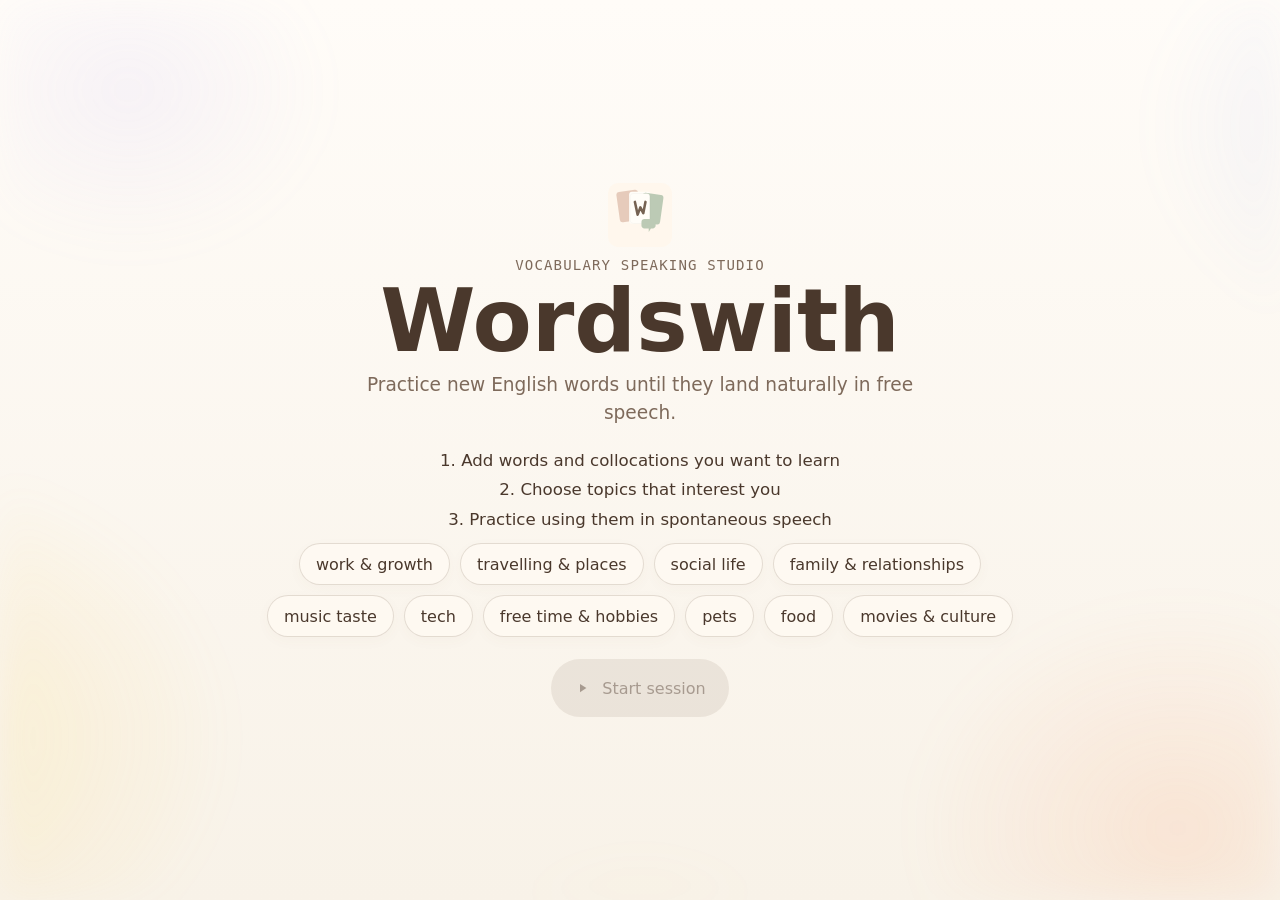
==== index.html @ 4c7915cc "Initial commit" ====
<!DOCTYPE html>
<html lang="en">
<head>
  <meta charset="UTF-8">
  <meta name="viewport" content="width=device-width, initial-scale=1.0">
  <title>Wordswith</title>
  <link rel="stylesheet" href="styles.css">
</head>
<body>
  <main class="app-shell">
    <div class="frame">
      <section class="view landing-view is-active" id="landing-view" aria-labelledby="app-title">
        <div class="brand-block">
          <img class="brand-mark" src="assets/wordswith-mark.svg" alt="Wordswith logo">
          <p class="eyebrow">Vocabulary speaking studio</p>
          <h1 id="app-title">Wordswith</h1>
          <p class="lead">
            Practice new English words until they land naturally in free speech.
          </p>
        </div>

        <section class="topic-picker" aria-labelledby="topic-picker-title">
          <h2 class="visually-hidden" id="topic-picker-title">How it works</h2>
          <ol class="practice-steps">
            <li>Add words and collocations you want to learn</li>
            <li>Choose topics that interest you</li>
            <li>Practice using them in spontaneous speech</li>
          </ol>

          <div class="topic-list">
            <button class="topic-chip" type="button" data-topic="work &amp; growth" aria-pressed="false">
              <span class="topic-check" aria-hidden="true">&#10003;</span>
              <span>work &amp; growth</span>
            </button>
            <button class="topic-chip" type="button" data-topic="travelling &amp; places" aria-pressed="false">
              <span class="topic-check" aria-hidden="true">&#10003;</span>
              <span>travelling &amp; places</span>
            </button>
            <button class="topic-chip" type="button" data-topic="social life" aria-pressed="false">
              <span class="topic-check" aria-hidden="true">&#10003;</span>
              <span>social life</span>
            </button>
            <button class="topic-chip" type="button" data-topic="family &amp; relationships" aria-pressed="false">
              <span class="topic-check" aria-hidden="true">&#10003;</span>
              <span>family &amp; relationships</span>
            </button>
            <button class="topic-chip" type="button" data-topic="music taste" aria-pressed="false">
              <span class="topic-check" aria-hidden="true">&#10003;</span>
              <span>music taste</span>
            </button>
            <button class="topic-chip" type="button" data-topic="tech" aria-pressed="false">
              <span class="topic-check" aria-hidden="true">&#10003;</span>
              <span>tech</span>
            </button>
            <button class="topic-chip" type="button" data-topic="free time &amp; hobbies" aria-pressed="false">
              <span class="topic-check" aria-hidden="true">&#10003;</span>
              <span>free time &amp; hobbies</span>
            </button>
            <button class="topic-chip" type="button" data-topic="pets" aria-pressed="false">
              <span class="topic-check" aria-hidden="true">&#10003;</span>
              <span>pets</span>
            </button>
            <button class="topic-chip" type="button" data-topic="food" aria-pressed="false">
              <span class="topic-check" aria-hidden="true">&#10003;</span>
              <span>food</span>
            </button>
            <button class="topic-chip" type="button" data-topic="movies &amp; culture" aria-pressed="false">
              <span class="topic-check" aria-hidden="true">&#10003;</span>
              <span>movies &amp; culture</span>
            </button>
          </div>
        </section>

        <button class="action-button primary" id="start-button" type="button" disabled>
          <span class="button-icon" aria-hidden="true">
            <svg class="icon-fill" viewBox="0 0 24 24" focusable="false">
              <path d="M8 6.5v11l8.5-5.5L8 6.5Z"></path>
            </svg>
          </span>
          <span id="start-button-label">Start session</span>
        </button>
        <p class="session-error" id="session-error" role="alert" hidden></p>
      </section>

      <section class="view training-view" id="training-view" aria-labelledby="question-display">
        <div class="session-meta">
          <span class="meta-chip">
            <span class="meta-label">Practiced</span>
            <strong id="practiced-count">0</strong>
          </span>
          <span class="meta-chip">
            <span class="meta-label">Skipped</span>
            <strong id="skipped-count">0</strong>
          </span>
        </div>

        <div class="word-stage">
          <div class="stage-shell">
            <span class="stage-blob stage-blob-orange"></span>
            <span class="stage-blob stage-blob-yellow"></span>
            <span class="stage-blob stage-blob-blue"></span>
            <div class="stage-ribbon">
              <span class="ribbon-dot"></span>
              <span>Answer freely — there is no perfect response</span>
            </div>
            <p class="word-hint">Use the target word in your answer</p>
            <div class="question-context">
              <span class="question-context-item">
                <span class="meta-label">Word</span>
                <strong id="question-word"></strong>
              </span>
              <span class="question-context-item">
                <span class="meta-label">Topic</span>
                <strong id="question-topic"></strong>
              </span>
            </div>
            <div class="question-display" id="question-display" aria-live="polite"></div>
          </div>
        </div>

        <div class="control-row">
          <button class="action-button primary" id="next-button" type="button">
            <span class="button-icon" aria-hidden="true">
              <svg viewBox="0 0 24 24" focusable="false">
                <path d="M4 12h11"></path>
                <path d="m11 5 7 7-7 7"></path>
              </svg>
            </span>
            <span>Next</span>
          </button>

          <button class="action-button ghost" id="skip-button" type="button">
            <span class="button-icon" aria-hidden="true">
              <svg viewBox="0 0 24 24" focusable="false">
                <path d="M5 5v14"></path>
                <path d="m9 12 9-7v14l-9-7Z"></path>
              </svg>
            </span>
            <span>Skip</span>
          </button>

          <button class="action-button subtle" id="stop-button" type="button">
            <span class="button-icon" aria-hidden="true">
              <svg viewBox="0 0 24 24" focusable="false">
                <rect x="7" y="7" width="10" height="10" rx="1.5"></rect>
              </svg>
            </span>
            <span>Stop</span>
          </button>
        </div>
      </section>
    </div>
  </main>

  <div class="modal-backdrop" id="summary-backdrop" hidden>
    <section class="summary-modal" role="dialog" aria-modal="true" aria-labelledby="summary-title">
      <div class="summary-header">
        <p class="eyebrow">Session summary</p>
        <h2 id="summary-title">What you used today</h2>
        <p class="summary-note" id="summary-note"></p>
      </div>

      <div class="summary-stats">
        <span><strong id="summary-practiced-count">0</strong> practiced</span>
        <span><strong id="summary-skipped-count">0</strong> skipped</span>
      </div>

      <div class="summary-groups">
        <section class="summary-group">
          <h3>Practiced</h3>
          <div class="word-list" id="practiced-list"></div>
        </section>

        <section class="summary-group">
          <h3>Skipped</h3>
          <div class="word-list" id="skipped-list"></div>
        </section>
      </div>

      <div class="modal-actions">
        <button class="action-button primary" id="restart-button" type="button">
          <span class="button-icon" aria-hidden="true">
            <svg viewBox="0 0 24 24" focusable="false">
              <path d="M4 12a8 8 0 1 0 2.34-5.66"></path>
              <path d="M4 4v6h6"></path>
            </svg>
          </span>
          <span>Train again</span>
        </button>

        <button class="action-button subtle" id="close-summary-button" type="button">
          <span>Back to start</span>
        </button>
      </div>
    </section>
  </div>

  <script src="script.js"></script>
</body>
</html>
---- styles.css ----
:root {
  color-scheme: light;
  --bg: #f8f2e8;
  --paper: #fffaf2;
  --paper-strong: rgba(255, 251, 244, 0.94);
  --ink: #4a382c;
  --ink-soft: #7e6a5b;
  --line: rgba(107, 82, 62, 0.12);
  --orange: rgba(255, 140, 82, 0.78);
  --yellow: rgba(255, 208, 64, 0.74);
  --blue: rgba(87, 130, 244, 0.74);
  --lavender: rgba(179, 166, 255, 0.56);
  --glow-shadow: 0 28px 72px rgba(132, 100, 74, 0.12);
  --panel-shadow: 0 16px 40px rgba(132, 100, 74, 0.08);
  --radius-xl: 34px;
  --radius-lg: 24px;
  --radius-md: 18px;
  --transition: 220ms ease;
  --button-height: 58px;
}

* {
  box-sizing: border-box;
}

html,
body {
  margin: 0;
  min-height: 100%;
}

body {
  overflow-x: hidden;
  font-family: "Segoe UI", Inter, system-ui, -apple-system, BlinkMacSystemFont, sans-serif;
  color: var(--ink);
  background: linear-gradient(180deg, #fffcf8 0%, var(--bg) 100%);
}

button,
input,
textarea,
select {
  font: inherit;
}

button {
  cursor: pointer;
}

h1,
h2,
h3,
p {
  margin: 0;
}

.app-shell {
  position: relative;
  isolation: isolate;
  min-height: 100vh;
  display: grid;
  place-items: center;
  padding: 28px 20px;
}

.app-shell::before {
  content: "";
  position: fixed;
  inset: 0;
  z-index: 0;
  pointer-events: none;
  background:
    radial-gradient(34rem 28rem at -8% 82%, rgba(255, 208, 64, 0.18), transparent 62%),
    radial-gradient(30rem 24rem at 112% 14%, rgba(125, 156, 255, 0.14), transparent 60%),
    radial-gradient(28rem 24rem at 92% 92%, rgba(255, 149, 94, 0.15), transparent 60%),
    radial-gradient(22rem 18rem at 10% 10%, rgba(179, 166, 255, 0.10), transparent 58%),
    radial-gradient(18rem 16rem at 50% 112%, rgba(255, 214, 119, 0.09), transparent 62%);
  filter: blur(18px);
}

.app-shell > * {
  position: relative;
  z-index: 1;
}

.frame {
  position: relative;
  width: min(100%, 1020px);
  min-height: min(760px, calc(100vh - 56px));
}

.view {
  position: absolute;
  inset: 0;
  display: grid;
  justify-items: center;
  gap: 22px;
  opacity: 0;
  transform: translateY(18px);
  pointer-events: none;
  transition:
    opacity 320ms ease,
    transform 320ms ease;
}

.view.is-active {
  opacity: 1;
  transform: translateY(0);
  pointer-events: auto;
}

.landing-view {
  align-content: center;
}

.brand-block {
  width: min(100%, 720px);
  display: grid;
  justify-items: center;
  gap: 10px;
  text-align: center;
}

.brand-mark {
  width: 64px;
  height: 64px;
  display: block;
  opacity: 0.95;
}

.eyebrow,
.deck-kicker,
.word-hint,
.summary-group h3 {
  font-family: ui-monospace, SFMono-Regular, Menlo, Consolas, monospace;
  letter-spacing: 0.08em;
}

.eyebrow {
  color: var(--ink-soft);
  font-size: 0.88rem;
  text-transform: uppercase;
}

h1 {
  font-size: clamp(3.4rem, 7.2vw, 5.4rem);
  line-height: 0.9;
  font-weight: 700;
}

.lead {
  max-width: 36rem;
  color: var(--ink-soft);
  font-size: clamp(0.98rem, 2.1vw, 1.16rem);
  line-height: 1.52;
}

.deck-status {
  width: 100%;
  display: grid;
  gap: 10px;
  justify-items: center;
}

.topic-picker {
  width: min(100%, 760px);
  display: grid;
  gap: 12px;
}

.practice-steps {
  margin: 0;
  padding: 0;
  display: grid;
  justify-items: center;
  gap: 6px;
  color: var(--ink);
  font-size: clamp(0.94rem, 1.8vw, 1.04rem);
  line-height: 1.4;
  list-style-position: inside;
  text-align: center;
}

.topic-hint {
  color: var(--ink-soft);
  font-size: 0.9rem;
  text-align: center;
}

.topic-list {
  display: flex;
  justify-content: center;
  flex-wrap: wrap;
  gap: 10px;
}

.topic-chip {
  min-height: 42px;
  padding: 8px 16px;
  display: inline-flex;
  align-items: center;
  gap: 0;
  border: 1px solid rgba(107, 82, 62, 0.18);
  border-radius: 999px;
  color: var(--ink);
  background: rgba(255, 251, 244, 0.68);
  box-shadow: 0 4px 14px rgba(132, 100, 74, 0.03);
  transition:
    gap var(--transition),
    transform var(--transition),
    border-color var(--transition),
    background-color var(--transition),
    color var(--transition),
    box-shadow var(--transition),
    opacity var(--transition);
}

.topic-chip:hover:not(:disabled) {
  transform: translateY(-1px);
  border-color: rgba(92, 122, 228, 0.45);
  background: rgba(255, 253, 249, 0.9);
}

.topic-chip[aria-pressed="true"] {
  gap: 8px;
  border-color: rgba(92, 122, 228, 0.72);
  color: #38406c;
  background:
    linear-gradient(135deg, rgba(179, 166, 255, 0.23), rgba(125, 156, 255, 0.16)),
    rgba(255, 251, 244, 0.9);
  box-shadow: 0 8px 20px rgba(92, 122, 228, 0.1);
}

.topic-chip:disabled {
  cursor: not-allowed;
  opacity: 0.44;
}

.topic-chip:focus-visible {
  outline: 2px solid rgba(92, 122, 228, 0.72);
  outline-offset: 3px;
}

.topic-check {
  width: 0;
  overflow: hidden;
  color: #5c7ae4;
  font-size: 1rem;
  font-weight: 700;
  opacity: 0;
  transform: scale(0.6);
  transition:
    width var(--transition),
    opacity var(--transition),
    transform var(--transition);
}

.visually-hidden {
  position: absolute;
  width: 1px;
  height: 1px;
  padding: 0;
  margin: -1px;
  overflow: hidden;
  clip: rect(0, 0, 0, 0);
  white-space: nowrap;
  border: 0;
}

.topic-chip[aria-pressed="true"] .topic-check {
  width: 14px;
  opacity: 1;
  transform: scale(1);
}

.preview-stack {
  display: none;
}

.context-blob,
.stage-blob {
  position: absolute;
  display: block;
  filter: blur(34px);
  transform-origin: center;
  pointer-events: none;
}

.context-blob {
  opacity: 0.8;
}

.blob-orange {
  top: 64%;
  left: 86%;
  width: 340px;
  height: 300px;
  background: var(--orange);
  border-radius: 45% 55% 50% 50% / 42% 48% 52% 58%;
  transform: translateX(-50%) rotate(-14deg);
}

.blob-yellow {
  top: 70%;
  left: -12%;
  width: 320px;
  height: 280px;
  background: var(--yellow);
  border-radius: 48% 52% 46% 54% / 48% 40% 60% 52%;
  transform: rotate(-18deg);
}

.blob-gold {
  top: 88%;
  left: 62%;
  width: 240px;
  height: 210px;
  background: rgba(255, 202, 54, 0.68);
  border-radius: 52% 48% 55% 45% / 55% 42% 58% 45%;
  transform: rotate(12deg);
}

.blob-blue {
  right: -12%;
  bottom: 24%;
  width: 310px;
  height: 290px;
  background: var(--blue);
  border-radius: 50% 50% 44% 56% / 56% 40% 60% 44%;
  transform: rotate(14deg);
}

.blob-lavender {
  left: -4%;
  bottom: 56%;
  width: 210px;
  height: 190px;
  background: var(--lavender);
  border-radius: 50% 50% 58% 42% / 46% 54% 46% 54%;
}

.deck-copy {
  width: min(100%, 420px);
  display: grid;
  gap: 8px;
  justify-self: center;
  text-align: center;
}

.deck-kicker {
  color: var(--ink-soft);
  font-size: 0.84rem;
  text-transform: uppercase;
}

.deck-copy strong {
  font-size: 1.34rem;
  line-height: 1.08;
}

.deck-copy span:last-child {
  color: var(--ink-soft);
  line-height: 1.46;
  font-size: 0.96rem;
}

.training-view {
  align-content: space-between;
  padding-block: 6px 2px;
}

.session-meta {
  width: 100%;
  display: flex;
  justify-content: center;
  gap: 10px;
  flex-wrap: wrap;
}

.meta-chip {
  min-width: 128px;
  min-height: 58px;
  padding: 10px 16px;
  display: inline-grid;
  gap: 4px;
  justify-items: center;
  border: 1px solid rgba(107, 82, 62, 0.08);
  border-radius: 999px;
  background: rgba(255, 251, 244, 0.7);
  backdrop-filter: blur(8px);
}

.meta-label {
  font-size: 0.8rem;
  color: var(--ink-soft);
}

.word-stage {
  width: 100%;
  display: grid;
  place-items: center;
}

.stage-shell {
  position: relative;
  width: min(100%, 820px);
  min-height: 470px;
  display: grid;
  align-content: center;
  justify-items: center;
  gap: 16px;
  padding: 48px 48px 56px;
  border-radius: 32px;
  background: linear-gradient(180deg, rgba(255, 252, 246, 0.66), rgba(255, 248, 238, 0.54));
  overflow: hidden;
  text-align: center;
}

.stage-shell::before {
  content: "";
  position: absolute;
  inset: 0;
  background: linear-gradient(180deg, rgba(255, 255, 255, 0.22), transparent 24%);
  pointer-events: none;
}

.stage-blob {
  opacity: 0.88;
}

.stage-blob-orange {
  top: 18px;
  left: 18%;
  width: 220px;
  height: 186px;
  background: var(--orange);
  border-radius: 48% 52% 58% 42% / 42% 46% 54% 58%;
  transform: rotate(-12deg);
}

.stage-blob-yellow {
  top: 132px;
  left: 34%;
  width: 180px;
  height: 150px;
  background: var(--yellow);
  border-radius: 52% 48% 48% 52% / 58% 42% 58% 42%;
  transform: rotate(18deg);
}

.stage-blob-blue {
  right: 10%;
  bottom: 40px;
  width: 260px;
  height: 220px;
  background: var(--blue);
  border-radius: 48% 52% 44% 56% / 56% 40% 60% 44%;
  transform: rotate(-16deg);
}

.stage-ribbon {
  position: relative;
  z-index: 1;
  display: inline-flex;
  align-items: center;
  gap: 8px;
  min-height: 34px;
  padding: 0 14px;
  border: 1px solid rgba(107, 82, 62, 0.08);
  border-radius: 999px;
  background: rgba(255, 253, 248, 0.62);
  backdrop-filter: blur(10px);
  color: var(--ink-soft);
  font-size: 0.88rem;
}

.ribbon-dot {
  width: 9px;
  height: 9px;
  border-radius: 50%;
  background: linear-gradient(180deg, rgba(255, 176, 113, 0.95), rgba(110, 144, 255, 0.9));
}

.word-hint {
  position: relative;
  z-index: 1;
  color: rgba(74, 56, 44, 0.82);
  font-size: 0.86rem;
  text-transform: uppercase;
}

.question-context {
  position: relative;
  z-index: 1;
  display: flex;
  justify-content: center;
  gap: 8px;
  flex-wrap: wrap;
}

.question-context-item {
  min-height: 42px;
  padding: 7px 14px;
  display: inline-grid;
  gap: 2px;
  justify-items: center;
  border: 1px solid rgba(107, 82, 62, 0.08);
  border-radius: 999px;
  background: rgba(255, 253, 248, 0.62);
  backdrop-filter: blur(10px);
}

.question-context-item strong {
  font-size: 0.92rem;
}

.question-display {
  position: relative;
  z-index: 1;
  min-height: 180px;
  max-width: 25ch;
  display: grid;
  place-items: center;
  color: var(--ink);
  font-size: clamp(1.85rem, 4.6vw, 3.8rem);
  line-height: 1.08;
  font-weight: 650;
  text-wrap: balance;
  opacity: 0;
  transform: translateY(18px) scale(0.985);
  transition:
    opacity 260ms ease,
    transform 260ms ease;
}

.question-display.is-visible {
  opacity: 1;
  transform: translateY(0) scale(1);
}

.control-row {
  width: 100%;
  display: flex;
  justify-content: center;
  gap: 12px;
  flex-wrap: wrap;
}

.action-button {
  min-width: 156px;
  min-height: var(--button-height);
  padding: 0 22px;
  display: inline-flex;
  align-items: center;
  justify-content: center;
  gap: 10px;
  border-radius: 999px;
  border: 1px solid transparent;
  transition:
    transform var(--transition),
    border-color var(--transition),
    background-color var(--transition),
    color var(--transition),
    box-shadow var(--transition);
}

.action-button:hover {
  transform: translateY(-1px);
}

.action-button:active {
  transform: translateY(0);
}

.action-button.primary {
  background: rgba(74, 56, 44, 0.98);
  color: #fffaf2;
  box-shadow: 0 14px 24px rgba(74, 56, 44, 0.14);
}

.action-button.primary:hover {
  background: #5a4433;
}

.action-button:disabled {
  cursor: not-allowed;
  transform: none;
}

.action-button.primary:disabled {
  color: rgba(74, 56, 44, 0.42);
  background: rgba(107, 82, 62, 0.1);
  box-shadow: none;
}

.action-button.primary:disabled:hover {
  background: rgba(107, 82, 62, 0.1);
}

.action-button[aria-busy="true"] .button-icon {
  animation: loading-pulse 800ms ease-in-out infinite alternate;
}

.session-error {
  max-width: 34rem;
  color: #a34735;
  font-size: 0.9rem;
  line-height: 1.4;
  text-align: center;
}

@keyframes loading-pulse {
  to {
    opacity: 0.35;
    transform: scale(0.82);
  }
}

.action-button.ghost,
.action-button.subtle {
  border-color: rgba(107, 82, 62, 0.1);
  background: rgba(255, 251, 244, 0.72);
  color: var(--ink);
  backdrop-filter: blur(10px);
}

.action-button.ghost:hover,
.action-button.subtle:hover {
  border-color: rgba(107, 82, 62, 0.16);
  background: rgba(255, 251, 244, 0.86);
}

.action-button:focus-visible {
  outline: 2px solid rgba(92, 122, 228, 0.72);
  outline-offset: 3px;
}

.button-icon {
  width: 18px;
  height: 18px;
  display: inline-grid;
  place-items: center;
  flex: 0 0 auto;
}

.button-icon svg {
  width: 18px;
  height: 18px;
  fill: none;
  stroke: currentColor;
  stroke-width: 1.8;
  stroke-linecap: round;
  stroke-linejoin: round;
}

.button-icon svg.icon-fill {
  fill: currentColor;
  stroke: none;
}

.modal-backdrop {
  position: fixed;
  inset: 0;
  display: grid;
  place-items: center;
  padding: 20px;
  background: rgba(102, 85, 69, 0.16);
  backdrop-filter: blur(18px);
}

.summary-modal {
  width: min(100%, 720px);
  padding: 30px;
  display: grid;
  gap: 20px;
  border: 1px solid rgba(107, 82, 62, 0.08);
  border-radius: 28px;
  background:
    radial-gradient(circle at 24% 20%, rgba(255, 194, 125, 0.07), transparent 22%),
    radial-gradient(circle at 82% 76%, rgba(125, 156, 255, 0.06), transparent 24%),
    rgba(255, 251, 244, 0.86);
}

.summary-header {
  display: grid;
  gap: 10px;
}

.summary-header h2 {
  font-size: clamp(2rem, 4.4vw, 3.4rem);
  line-height: 0.98;
}

.summary-note,
.summary-stats {
  color: var(--ink-soft);
}

.summary-stats {
  display: flex;
  gap: 18px;
  flex-wrap: wrap;
}

.summary-groups {
  display: grid;
  gap: 22px;
}

.summary-group {
  display: grid;
  gap: 12px;
}

.summary-group h3 {
  font-size: 0.86rem;
  color: var(--ink-soft);
  text-transform: uppercase;
}

.word-list {
  display: flex;
  flex-wrap: wrap;
  gap: 10px;
}

.word-pill {
  min-height: 40px;
  padding: 8px 14px;
  display: inline-flex;
  align-items: center;
  border: 1px solid rgba(107, 82, 62, 0.08);
  border-radius: 999px;
  color: var(--ink);
  background: rgba(255, 251, 244, 0.74);
}

#practiced-list .word-pill {
  background: rgba(255, 208, 64, 0.18);
}

#skipped-list .word-pill {
  background: rgba(142, 165, 255, 0.14);
}

.word-pill.empty {
  color: var(--ink-soft);
}

.modal-actions {
  display: flex;
  justify-content: flex-end;
  gap: 12px;
  flex-wrap: wrap;
}

[hidden] {
  display: none !important;
}

@media (max-width: 860px) {
  .frame {
    min-height: calc(100vh - 56px);
  }

  .view {
    inset: 0;
  }

  .stage-shell {
    min-height: 430px;
    padding: 40px 26px 48px;
  }

  .stage-blob-orange {
    left: 10%;
  }

  .stage-blob-blue {
    right: 4%;
  }

  .action-button {
    flex: 1 1 210px;
  }
}

@media (max-width: 640px) {
  .app-shell {
    padding: 20px 16px;
  }

  .frame {
    min-height: calc(100vh - 40px);
  }

  .view {
    inset: 0;
    gap: 24px;
  }

  .brand-mark {
    width: 56px;
    height: 56px;
  }

  h1 {
    font-size: clamp(2.8rem, 15vw, 4.4rem);
  }

  .lead {
    font-size: 0.9rem;
    line-height: 1.4;
  }

  .topic-picker {
    gap: 10px;
  }

  .practice-steps {
    gap: 5px;
    font-size: 0.88rem;
  }

  .topic-hint {
    font-size: 0.82rem;
  }

  .topic-list {
    gap: 8px;
  }

  .topic-chip {
    min-height: 38px;
    padding: 7px 12px;
    font-size: 0.88rem;
  }

  .blob-orange {
    top: 74%;
    left: 90%;
    width: 190px;
    height: 166px;
  }

  .blob-yellow {
    top: 78%;
    left: -16%;
    width: 210px;
    height: 188px;
  }

  .blob-gold {
    top: 92%;
    left: 56%;
    width: 132px;
    height: 118px;
  }

  .blob-blue {
    right: -22%;
    bottom: 26%;
    width: 210px;
    height: 190px;
  }

  .blob-lavender {
    left: -10%;
    bottom: 62%;
    width: 146px;
    height: 128px;
  }

  .app-shell::before {
    background:
      radial-gradient(20rem 17rem at -16% 86%, rgba(255, 208, 64, 0.16), transparent 62%),
      radial-gradient(18rem 15rem at 116% 12%, rgba(125, 156, 255, 0.12), transparent 60%),
      radial-gradient(18rem 15rem at 94% 98%, rgba(255, 149, 94, 0.13), transparent 60%),
      radial-gradient(14rem 12rem at 4% 8%, rgba(179, 166, 255, 0.08), transparent 58%);
    filter: blur(16px);
  }

  .deck-copy {
    width: 100%;
  }

  .deck-copy strong {
    font-size: 1.08rem;
  }

  .deck-copy span:last-child {
    display: none;
  }

  .session-meta {
    gap: 8px;
  }

  .meta-chip {
    min-width: 118px;
    min-height: 54px;
    padding: 8px 14px;
  }

  .stage-shell {
    min-height: 412px;
    padding: 30px 18px 40px;
    border-radius: 28px;
  }

  .stage-blob-orange {
    top: 8px;
    left: 8%;
    width: 164px;
    height: 142px;
  }

  .stage-blob-yellow {
    top: 102px;
    left: 28%;
    width: 130px;
    height: 118px;
  }

  .stage-blob-blue {
    right: -4%;
    bottom: 48px;
    width: 180px;
    height: 160px;
  }

  .stage-ribbon {
    font-size: 0.82rem;
    text-align: center;
  }

  .question-context-item {
    min-height: 38px;
    padding: 6px 11px;
  }

  .question-display {
    min-height: 150px;
    max-width: 24ch;
    font-size: clamp(1.65rem, 7.5vw, 2.7rem);
  }

  .summary-modal {
    padding: 22px 18px;
    border-radius: 24px;
  }

  .modal-actions {
    justify-content: stretch;
  }

  .modal-actions .action-button {
    width: 100%;
  }
}
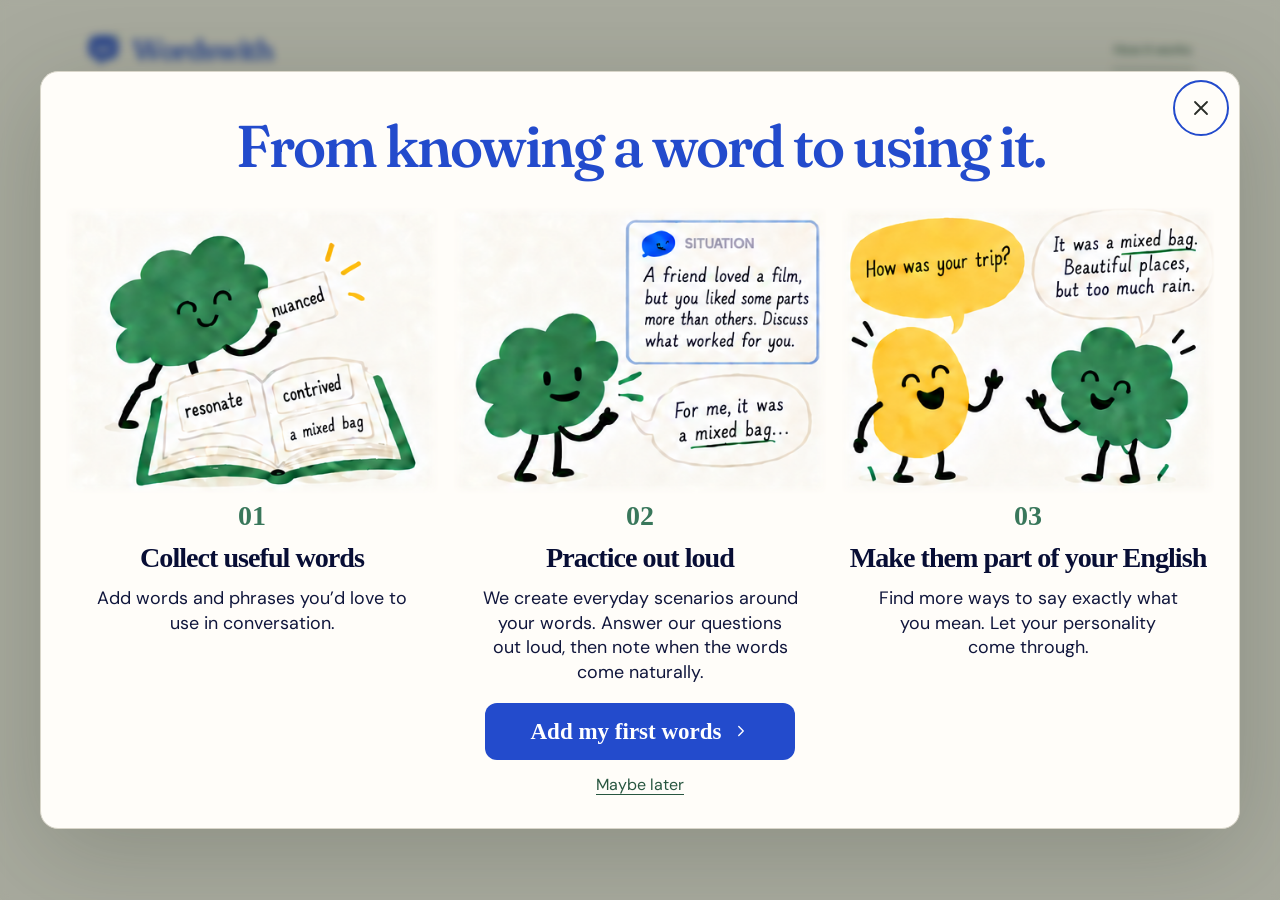
==== commit 14e3ddfb: "Save current Fluidity project state" ====
--- a/index.html
+++ b/index.html
@@ -4,197 +4,254 @@
   <meta charset="UTF-8">
   <meta name="viewport" content="width=device-width, initial-scale=1.0">
   <title>Wordswith</title>
+  <link rel="icon" href="assets/wordswith-mark.svg" type="image/svg+xml">
+  <meta name="theme-color" content="#fbf7ed">
+  <link rel="preload" href="assets/fonts/fraunces.ttf" as="font" type="font/ttf" crossorigin>
+  <link rel="preload" href="assets/fonts/dm-sans.ttf" as="font" type="font/ttf" crossorigin>
   <link rel="stylesheet" href="styles.css">
 </head>
 <body>
+  <header class="app-header">
+    <button class="brand-link" id="brand-button" type="button" aria-label="Go to your vocabulary">
+      <img class="brand-mark" src="assets/wordswith-mark.svg" alt="">
+      <span>Wordswith</span>
+    </button>
+    <button class="header-link" id="how-it-works-button" type="button">How it works</button>
+  </header>
+
   <main class="app-shell">
-    <div class="frame">
-      <section class="view landing-view is-active" id="landing-view" aria-labelledby="app-title">
-        <div class="brand-block">
-          <img class="brand-mark" src="assets/wordswith-mark.svg" alt="Wordswith logo">
-          <p class="eyebrow">Vocabulary speaking studio</p>
-          <h1 id="app-title">Wordswith</h1>
-          <p class="lead">
-            Practice new English words until they land naturally in free speech.
-          </p>
+    <section class="view home-view is-active" id="home-view" aria-labelledby="home-title">
+      <div class="home-layout">
+        <section class="home-primary">
+          <div class="home-copy">
+            <p class="handwritten"><svg viewBox="0 0 36 36" fill="none" aria-hidden="true"><path d="M18 3v7m1 17-1 6M3 18l7 1m17-2 6-1M7 6l5 6m13 13 4 4M7 29l5-5M26 10l4-5" stroke="currentColor" stroke-width="1.7" stroke-linecap="round"/><path d="M24 17c0 9-13 9-13 1s13-9 13-1Z" fill="#ffdb59" stroke="currentColor" stroke-width="1.5"/></svg>A little more out loud.</p>
+            <h1 id="home-title">Keep your vocabulary in motion.</h1>
+            <p class="lead" id="home-lead">
+              Add vocabulary from a recent English lesson, then use it out loud in a short session.
+            </p>
+          </div>
+
+            <button class="action-button primary" id="practice-button" type="button" hidden>
+              <svg viewBox="0 0 24 24" focusable="false" aria-hidden="true">
+                <path d="M8 6.5v11l8.5-5.5L8 6.5Z"></path>
+              </svg>
+              <span id="practice-button-label">Practice now</span>
+            </button>
+
+          <form class="word-importer" id="word-importer">
+            <label for="word-input">A few words to make your own</label>
+            <div class="word-input-shell">
+              <textarea
+                class="word-input"
+                id="word-input"
+                rows="4"
+                placeholder="One word or phrase per line, for example:&#10;break the ice&#10;little by little&#10;make up your mind"
+              ></textarea>
+              <div class="word-input-footer">
+                <span class="input-status" id="input-status">0/1000</span>
+                <button class="inline-add-button" id="add-word-button" type="submit" disabled>Add words</button>
+              </div>
+            </div>
+          </form>
+          <p class="session-error" id="session-error" role="alert" hidden></p>
+        </section>
+
+        <aside class="vocabulary-panel" aria-labelledby="vocabulary-title">
+          <div class="panel-heading">
+            <div>
+              <h2 id="vocabulary-title">My words</h2>
+            </div>
+            <button class="icon-button share-library-button" id="share-library-button" type="button" aria-label="Share progress" title="Share progress">
+              <img src="assets/share-2.svg" alt="" width="18" height="18">
+            </button>
+          </div>
+          <div class="status-summary" id="status-summary" hidden>
+            <span><strong id="new-count">0</strong> New</span>
+            <span><strong id="building-count">0</strong> Building</span>
+            <span class="comfortable-total"><strong id="comfortable-count">0</strong> Getting comfortable</span>
+          </div>
+          <div class="vocabulary-list" id="vocabulary-list" aria-live="polite"></div>
+          <div class="vocabulary-reset-actions">
+            <button class="text-button" id="clear-vocabulary-button" type="button">Clear vocabulary</button>
+            <button class="text-button" id="restore-vocabulary-button" type="button" hidden>Restore previous vocabulary</button>
+          </div>
+        </aside>
+      </div>
+    </section>
+
+    <section class="view preview-view" id="preview-view" aria-label="Session words" tabindex="-1">
+      <button class="icon-button" id="preview-back-button" type="button" aria-label="Back to my words">
+        <svg viewBox="0 0 24 24" focusable="false" aria-hidden="true">
+          <path d="m15 18-6-6 6-6"></path>
+        </svg>
+      </button>
+      <div class="preview-main">
+        <p class="eyebrow">Before you begin</p>
+        <h1>Let’s give these words a voice.</h1>
+        <p class="lead">Review these words and phrases. Then use them to answer the questions out loud.</p>
+        <ul class="preview-chips" id="preview-chips" aria-label="Words in this session"></ul>
+        <p class="lead preview-note">You can reveal the word during practice.</p>
+        <p class="session-error" id="preview-error" role="alert" hidden></p>
+        <button class="action-button primary" id="ready-button" type="button" aria-live="polite">Ready</button>
+      </div>
+    </section>
+
+    <section class="view training-view" id="training-view" aria-label="Speaking practice">
+      <header class="session-header">
+        <button class="icon-button" id="leave-session-button" type="button" aria-label="Leave session">
+          <svg viewBox="0 0 24 24" focusable="false" aria-hidden="true">
+            <path d="m15 18-6-6 6-6"></path>
+          </svg>
+        </button>
+        <div class="session-progress">
+          <div class="progress-labels">
+            <span>Speaking practice</span>
+            <strong id="progress-label">1 of 5</strong>
+          </div>
+          <div class="progress-track" aria-hidden="true">
+            <span id="progress-fill"></span>
+          </div>
         </div>
-
-        <section class="topic-picker" aria-labelledby="topic-picker-title">
-          <h2 class="visually-hidden" id="topic-picker-title">How it works</h2>
-          <ol class="practice-steps">
-            <li>Add words and collocations you want to learn</li>
-            <li>Choose topics that interest you</li>
-            <li>Practice using them in spontaneous speech</li>
-          </ol>
-
-          <div class="topic-list">
-            <button class="topic-chip" type="button" data-topic="work &amp; growth" aria-pressed="false">
-              <span class="topic-check" aria-hidden="true">&#10003;</span>
-              <span>work &amp; growth</span>
-            </button>
-            <button class="topic-chip" type="button" data-topic="travelling &amp; places" aria-pressed="false">
-              <span class="topic-check" aria-hidden="true">&#10003;</span>
-              <span>travelling &amp; places</span>
-            </button>
-            <button class="topic-chip" type="button" data-topic="social life" aria-pressed="false">
-              <span class="topic-check" aria-hidden="true">&#10003;</span>
-              <span>social life</span>
-            </button>
-            <button class="topic-chip" type="button" data-topic="family &amp; relationships" aria-pressed="false">
-              <span class="topic-check" aria-hidden="true">&#10003;</span>
-              <span>family &amp; relationships</span>
-            </button>
-            <button class="topic-chip" type="button" data-topic="music taste" aria-pressed="false">
-              <span class="topic-check" aria-hidden="true">&#10003;</span>
-              <span>music taste</span>
-            </button>
-            <button class="topic-chip" type="button" data-topic="tech" aria-pressed="false">
-              <span class="topic-check" aria-hidden="true">&#10003;</span>
-              <span>tech</span>
-            </button>
-            <button class="topic-chip" type="button" data-topic="free time &amp; hobbies" aria-pressed="false">
-              <span class="topic-check" aria-hidden="true">&#10003;</span>
-              <span>free time &amp; hobbies</span>
-            </button>
-            <button class="topic-chip" type="button" data-topic="pets" aria-pressed="false">
-              <span class="topic-check" aria-hidden="true">&#10003;</span>
-              <span>pets</span>
-            </button>
-            <button class="topic-chip" type="button" data-topic="food" aria-pressed="false">
-              <span class="topic-check" aria-hidden="true">&#10003;</span>
-              <span>food</span>
-            </button>
-            <button class="topic-chip" type="button" data-topic="movies &amp; culture" aria-pressed="false">
-              <span class="topic-check" aria-hidden="true">&#10003;</span>
-              <span>movies &amp; culture</span>
-            </button>
-          </div>
-        </section>
-
-        <button class="action-button primary" id="start-button" type="button" disabled>
-          <span class="button-icon" aria-hidden="true">
-            <svg class="icon-fill" viewBox="0 0 24 24" focusable="false">
-              <path d="M8 6.5v11l8.5-5.5L8 6.5Z"></path>
-            </svg>
-          </span>
-          <span id="start-button-label">Start session</span>
-        </button>
-        <p class="session-error" id="session-error" role="alert" hidden></p>
-      </section>
-
-      <section class="view training-view" id="training-view" aria-labelledby="question-display">
-        <div class="session-meta">
-          <span class="meta-chip">
-            <span class="meta-label">Practiced</span>
-            <strong id="practiced-count">0</strong>
-          </span>
-          <span class="meta-chip">
-            <span class="meta-label">Skipped</span>
-            <strong id="skipped-count">0</strong>
-          </span>
+      </header>
+
+      <div class="practice-stage">
+        <div class="word-cue">
+          <button class="word-spoiler" id="word-spoiler" type="button" aria-expanded="false" aria-controls="question-word">Reveal word</button>
+          <span class="revealed-word" id="question-word" tabindex="-1" hidden></span>
         </div>
-
-        <div class="word-stage">
-          <div class="stage-shell">
-            <span class="stage-blob stage-blob-orange"></span>
-            <span class="stage-blob stage-blob-yellow"></span>
-            <span class="stage-blob stage-blob-blue"></span>
-            <div class="stage-ribbon">
-              <span class="ribbon-dot"></span>
-              <span>Answer freely — there is no perfect response</span>
-            </div>
-            <p class="word-hint">Use the target word in your answer</p>
-            <div class="question-context">
-              <span class="question-context-item">
-                <span class="meta-label">Word</span>
-                <strong id="question-word"></strong>
-              </span>
-              <span class="question-context-item">
-                <span class="meta-label">Topic</span>
-                <strong id="question-topic"></strong>
-              </span>
-            </div>
-            <div class="question-display" id="question-display" aria-live="polite"></div>
-          </div>
+        <h1 class="question-display" id="question-display" tabindex="-1"></h1>
+
+      </div>
+
+      <div class="assessment-controls">
+        <button class="action-button secondary" id="needs-practice-button" type="button">
+          <svg viewBox="0 0 24 24" focusable="false" aria-hidden="true">
+            <path d="M20 12a8 8 0 1 1-2.35-5.66"></path>
+            <path d="M20 4v6h-6"></path>
+          </svg>
+          <span>Still practicing</span>
+        </button>
+        <button class="action-button primary success" id="used-it-button" type="button">
+          <svg viewBox="0 0 24 24" focusable="false" aria-hidden="true">
+            <path d="m5 12 4 4L19 6"></path>
+          </svg>
+          <span>Used it</span>
+        </button>
+        <button class="text-button" id="skip-prompt-button" type="button">Try another question</button>
+      </div>
+    </section>
+
+    <section class="view summary-view" id="summary-view" aria-labelledby="summary-title">
+      <div class="summary-main">
+        <p class="eyebrow">Session complete</p>
+        <img class="illustration-slot" src="assets/word-garden.svg" alt="" width="96" height="88">
+        <h1 id="summary-title">Your vocabulary is growing.</h1>
+
+        <div class="summary-columns">
+          <section class="summary-group used-group">
+            <div class="summary-group-heading">
+              <h2>Used today</h2>
+              <strong id="summary-used-count">0</strong>
+            </div>
+            <div class="word-list" id="used-list"></div>
+          </section>
+          <section class="summary-group needs-group">
+            <div class="summary-group-heading">
+              <h2>Still practicing</h2>
+              <strong id="summary-needs-count">0</strong>
+            </div>
+            <div class="word-list" id="needs-list"></div>
+          </section>
         </div>
-
-        <div class="control-row">
-          <button class="action-button primary" id="next-button" type="button">
-            <span class="button-icon" aria-hidden="true">
-              <svg viewBox="0 0 24 24" focusable="false">
-                <path d="M4 12h11"></path>
-                <path d="m11 5 7 7-7 7"></path>
-              </svg>
-            </span>
-            <span>Next</span>
-          </button>
-
-          <button class="action-button ghost" id="skip-button" type="button">
-            <span class="button-icon" aria-hidden="true">
-              <svg viewBox="0 0 24 24" focusable="false">
-                <path d="M5 5v14"></path>
-                <path d="m9 12 9-7v14l-9-7Z"></path>
-              </svg>
-            </span>
-            <span>Skip</span>
-          </button>
-
-          <button class="action-button subtle" id="stop-button" type="button">
-            <span class="button-icon" aria-hidden="true">
-              <svg viewBox="0 0 24 24" focusable="false">
-                <rect x="7" y="7" width="10" height="10" rx="1.5"></rect>
-              </svg>
-            </span>
-            <span>Stop</span>
-          </button>
-        </div>
-      </section>
-    </div>
+      </div>
+
+      <div class="summary-actions">
+        <button class="action-button primary" id="practice-again-button" type="button">Practice again</button>
+        <button class="action-button secondary" id="done-for-now-button" type="button">Done for now</button>
+      </div>
+    </section>
   </main>
 
-  <div class="modal-backdrop" id="summary-backdrop" hidden>
-    <section class="summary-modal" role="dialog" aria-modal="true" aria-labelledby="summary-title">
-      <div class="summary-header">
-        <p class="eyebrow">Session summary</p>
-        <h2 id="summary-title">What you used today</h2>
-        <p class="summary-note" id="summary-note"></p>
-      </div>
-
-      <div class="summary-stats">
-        <span><strong id="summary-practiced-count">0</strong> practiced</span>
-        <span><strong id="summary-skipped-count">0</strong> skipped</span>
-      </div>
-
-      <div class="summary-groups">
-        <section class="summary-group">
-          <h3>Practiced</h3>
-          <div class="word-list" id="practiced-list"></div>
-        </section>
-
-        <section class="summary-group">
-          <h3>Skipped</h3>
-          <div class="word-list" id="skipped-list"></div>
-        </section>
-      </div>
-
-      <div class="modal-actions">
-        <button class="action-button primary" id="restart-button" type="button">
-          <span class="button-icon" aria-hidden="true">
-            <svg viewBox="0 0 24 24" focusable="false">
-              <path d="M4 12a8 8 0 1 0 2.34-5.66"></path>
-              <path d="M4 4v6h6"></path>
-            </svg>
-          </span>
-          <span>Train again</span>
-        </button>
-
-        <button class="action-button subtle" id="close-summary-button" type="button">
-          <span>Back to start</span>
-        </button>
-      </div>
-    </section>
+  <dialog class="onboarding-dialog" id="onboarding-dialog" aria-labelledby="onboarding-title">
+    <div class="onboarding-panel">
+      <button class="onboarding-close" id="onboarding-close-button" type="button" aria-label="Close how it works">
+        <svg viewBox="0 0 24 24" aria-hidden="true"><path d="m6 6 12 12M18 6 6 18"></path></svg>
+      </button>
+
+      <h2 id="onboarding-title">From knowing a word to using it.</h2>
+
+      <div class="onboarding-steps">
+        <article class="onboarding-step">
+          <div class="onboarding-art onboarding-art-1" role="img" aria-label="Your words: nuanced, resonate, contrived, a mixed bag.">
+            <img src="assets/onboarding-artwork.png" alt="" width="1536" height="1024" draggable="false">
+          </div>
+          <p class="step-number">01</p>
+          <h3>Collect useful words</h3>
+          <p>Add words and phrases you’d love to use in conversation.</p>
+        </article>
+
+        <article class="onboarding-step">
+          <div class="onboarding-art onboarding-art-2" role="img" aria-label="Situation: A friend loved a film, but you liked some parts more than others. Discuss what worked for you. Your answer: For me, it was a mixed bag…">
+            <img src="assets/onboarding-artwork.png" alt="" width="1536" height="1024" draggable="false">
+          </div>
+          <p class="step-number">02</p>
+          <h3>Practice out loud</h3>
+          <p>We create everyday scenarios around your words. Answer our questions out loud, then note when the words come naturally.</p>
+        </article>
+
+        <article class="onboarding-step">
+          <div class="onboarding-art onboarding-art-3" role="img" aria-label="Friend: How was your trip? You: It was a mixed bag. Beautiful places, but too much rain.">
+            <img src="assets/onboarding-artwork.png" alt="" width="1536" height="1024" draggable="false">
+          </div>
+          <p class="step-number">03</p>
+          <h3>Make them part of your English</h3>
+          <p>Find more ways to say exactly what you mean. Let your personality come through.</p>
+        </article>
+      </div>
+
+      <div class="onboarding-actions">
+        <button class="action-button primary onboarding-primary" id="onboarding-primary-button" type="button">
+          <span id="onboarding-primary-label">Add my first words</span>
+          <svg viewBox="0 0 24 24" aria-hidden="true"><path d="m9 18 6-6-6-6"></path></svg>
+        </button>
+        <button class="text-button onboarding-later" id="onboarding-later-button" type="button">Maybe later</button>
+      </div>
+    </div>
+  </dialog>
+
+  <dialog class="leave-dialog" id="leave-dialog" aria-labelledby="leave-dialog-title" aria-describedby="leave-dialog-description">
+    <h2 id="leave-dialog-title">End this practice?</h2>
+    <p id="leave-dialog-description">Your results from this session won’t be saved.</p>
+    <div class="leave-dialog-actions">
+      <button class="action-button primary" id="continue-practice-button" type="button" autofocus>Keep practicing</button>
+      <button class="action-button secondary" id="confirm-leave-button" type="button">End practice</button>
+    </div>
+  </dialog>
+
+  <dialog class="share-dialog" id="share-dialog" aria-labelledby="share-title">
+    <div class="share-heading">
+      <h2 id="share-title">Share progress</h2>
+      <button class="toast-close" id="share-close-button" type="button" aria-label="Close share progress" title="Close"><span aria-hidden="true">&times;</span></button>
+    </div>
+    <img class="share-image" id="share-image" alt="" width="1080" hidden>
+    <p class="share-feedback" id="share-feedback" role="status" aria-live="polite"></p>
+    <div class="share-actions">
+      <button class="action-button primary" id="share-native-button" type="button" hidden>Share image</button>
+      <button class="action-button secondary" id="share-download-button" type="button">Download image</button>
+    </div>
+  </dialog>
+
+  <div class="toast-region" role="status" aria-live="polite" aria-atomic="true">
+    <div class="word-toast" id="word-toast" hidden>
+      <p id="word-toast-message"></p>
+      <button class="toast-close" id="toast-close" type="button" aria-label="Close notification" title="Close notification">
+        <span aria-hidden="true">&times;</span>
+      </button>
+    </div>
   </div>
 
+  <script src="prompt-history.js"></script>
+  <script src="assets/share-progress.js"></script>
   <script src="script.js"></script>
 </body>
 </html>
--- a/styles.css
+++ b/styles.css
@@ -1,960 +1,304 @@
+@font-face {
+  font-family: "Fraunces";
+  src: url("assets/fonts/fraunces.ttf") format("truetype");
+  font-style: normal;
+  font-weight: 100 900;
+  font-display: swap;
+}
+@font-face {
+  font-family: "DM Sans";
+  src: url("assets/fonts/dm-sans.ttf") format("truetype");
+  font-style: normal;
+  font-weight: 100 1000;
+  font-display: swap;
+}
+@font-face {
+  font-family: "Caveat";
+  src: url("assets/fonts/caveat.ttf") format("truetype");
+  font-style: normal;
+  font-weight: 400 700;
+  font-display: swap;
+}
+
+/* Paper, ink, and three accents. Keep illustration colors within this palette. */
 :root {
   color-scheme: light;
-  --bg: #f8f2e8;
-  --paper: #fffaf2;
-  --paper-strong: rgba(255, 251, 244, 0.94);
-  --ink: #4a382c;
-  --ink-soft: #7e6a5b;
-  --line: rgba(107, 82, 62, 0.12);
-  --orange: rgba(255, 140, 82, 0.78);
-  --yellow: rgba(255, 208, 64, 0.74);
-  --blue: rgba(87, 130, 244, 0.74);
-  --lavender: rgba(179, 166, 255, 0.56);
-  --glow-shadow: 0 28px 72px rgba(132, 100, 74, 0.12);
-  --panel-shadow: 0 16px 40px rgba(132, 100, 74, 0.08);
-  --radius-xl: 34px;
-  --radius-lg: 24px;
-  --radius-md: 18px;
-  --transition: 220ms ease;
-  --button-height: 58px;
-}
-
-* {
-  box-sizing: border-box;
-}
-
-html,
-body {
-  margin: 0;
-  min-height: 100%;
-}
-
-body {
-  overflow-x: hidden;
-  font-family: "Segoe UI", Inter, system-ui, -apple-system, BlinkMacSystemFont, sans-serif;
-  color: var(--ink);
-  background: linear-gradient(180deg, #fffcf8 0%, var(--bg) 100%);
-}
-
-button,
-input,
-textarea,
-select {
-  font: inherit;
-}
-
-button {
-  cursor: pointer;
-}
-
-h1,
-h2,
-h3,
-p {
-  margin: 0;
-}
-
-.app-shell {
-  position: relative;
-  isolation: isolate;
-  min-height: 100vh;
-  display: grid;
-  place-items: center;
-  padding: 28px 20px;
-}
-
-.app-shell::before {
-  content: "";
-  position: fixed;
-  inset: 0;
-  z-index: 0;
-  pointer-events: none;
-  background:
-    radial-gradient(34rem 28rem at -8% 82%, rgba(255, 208, 64, 0.18), transparent 62%),
-    radial-gradient(30rem 24rem at 112% 14%, rgba(125, 156, 255, 0.14), transparent 60%),
-    radial-gradient(28rem 24rem at 92% 92%, rgba(255, 149, 94, 0.15), transparent 60%),
-    radial-gradient(22rem 18rem at 10% 10%, rgba(179, 166, 255, 0.10), transparent 58%),
-    radial-gradient(18rem 16rem at 50% 112%, rgba(255, 214, 119, 0.09), transparent 62%);
-  filter: blur(18px);
-}
-
-.app-shell > * {
-  position: relative;
-  z-index: 1;
-}
-
-.frame {
-  position: relative;
-  width: min(100%, 1020px);
-  min-height: min(760px, calc(100vh - 56px));
-}
-
-.view {
-  position: absolute;
-  inset: 0;
-  display: grid;
-  justify-items: center;
-  gap: 22px;
-  opacity: 0;
-  transform: translateY(18px);
-  pointer-events: none;
-  transition:
-    opacity 320ms ease,
-    transform 320ms ease;
-}
-
-.view.is-active {
-  opacity: 1;
-  transform: translateY(0);
-  pointer-events: auto;
-}
-
-.landing-view {
-  align-content: center;
-}
-
-.brand-block {
-  width: min(100%, 720px);
-  display: grid;
-  justify-items: center;
-  gap: 10px;
-  text-align: center;
-}
-
-.brand-mark {
-  width: 64px;
-  height: 64px;
-  display: block;
-  opacity: 0.95;
-}
-
-.eyebrow,
-.deck-kicker,
-.word-hint,
-.summary-group h3 {
-  font-family: ui-monospace, SFMono-Regular, Menlo, Consolas, monospace;
-  letter-spacing: 0.08em;
-}
-
-.eyebrow {
-  color: var(--ink-soft);
-  font-size: 0.88rem;
-  text-transform: uppercase;
-}
-
-h1 {
-  font-size: clamp(3.4rem, 7.2vw, 5.4rem);
-  line-height: 0.9;
-  font-weight: 700;
-}
-
-.lead {
-  max-width: 36rem;
-  color: var(--ink-soft);
-  font-size: clamp(0.98rem, 2.1vw, 1.16rem);
-  line-height: 1.52;
-}
-
-.deck-status {
-  width: 100%;
-  display: grid;
-  gap: 10px;
-  justify-items: center;
-}
-
-.topic-picker {
-  width: min(100%, 760px);
-  display: grid;
-  gap: 12px;
-}
-
-.practice-steps {
-  margin: 0;
-  padding: 0;
-  display: grid;
-  justify-items: center;
-  gap: 6px;
-  color: var(--ink);
-  font-size: clamp(0.94rem, 1.8vw, 1.04rem);
-  line-height: 1.4;
-  list-style-position: inside;
-  text-align: center;
-}
-
-.topic-hint {
-  color: var(--ink-soft);
-  font-size: 0.9rem;
-  text-align: center;
-}
-
-.topic-list {
-  display: flex;
-  justify-content: center;
-  flex-wrap: wrap;
-  gap: 10px;
-}
-
-.topic-chip {
-  min-height: 42px;
-  padding: 8px 16px;
-  display: inline-flex;
-  align-items: center;
-  gap: 0;
-  border: 1px solid rgba(107, 82, 62, 0.18);
-  border-radius: 999px;
-  color: var(--ink);
-  background: rgba(255, 251, 244, 0.68);
-  box-shadow: 0 4px 14px rgba(132, 100, 74, 0.03);
-  transition:
-    gap var(--transition),
-    transform var(--transition),
-    border-color var(--transition),
-    background-color var(--transition),
-    color var(--transition),
-    box-shadow var(--transition),
-    opacity var(--transition);
-}
-
-.topic-chip:hover:not(:disabled) {
-  transform: translateY(-1px);
-  border-color: rgba(92, 122, 228, 0.45);
-  background: rgba(255, 253, 249, 0.9);
-}
-
-.topic-chip[aria-pressed="true"] {
-  gap: 8px;
-  border-color: rgba(92, 122, 228, 0.72);
-  color: #38406c;
-  background:
-    linear-gradient(135deg, rgba(179, 166, 255, 0.23), rgba(125, 156, 255, 0.16)),
-    rgba(255, 251, 244, 0.9);
-  box-shadow: 0 8px 20px rgba(92, 122, 228, 0.1);
-}
-
-.topic-chip:disabled {
-  cursor: not-allowed;
-  opacity: 0.44;
-}
-
-.topic-chip:focus-visible {
-  outline: 2px solid rgba(92, 122, 228, 0.72);
-  outline-offset: 3px;
-}
-
-.topic-check {
-  width: 0;
-  overflow: hidden;
-  color: #5c7ae4;
-  font-size: 1rem;
-  font-weight: 700;
-  opacity: 0;
-  transform: scale(0.6);
-  transition:
-    width var(--transition),
-    opacity var(--transition),
-    transform var(--transition);
-}
-
-.visually-hidden {
-  position: absolute;
-  width: 1px;
-  height: 1px;
-  padding: 0;
-  margin: -1px;
-  overflow: hidden;
-  clip: rect(0, 0, 0, 0);
-  white-space: nowrap;
-  border: 0;
-}
-
-.topic-chip[aria-pressed="true"] .topic-check {
-  width: 14px;
-  opacity: 1;
-  transform: scale(1);
-}
-
-.preview-stack {
-  display: none;
-}
-
-.context-blob,
-.stage-blob {
-  position: absolute;
-  display: block;
-  filter: blur(34px);
-  transform-origin: center;
-  pointer-events: none;
-}
-
-.context-blob {
-  opacity: 0.8;
-}
-
-.blob-orange {
-  top: 64%;
-  left: 86%;
-  width: 340px;
-  height: 300px;
-  background: var(--orange);
-  border-radius: 45% 55% 50% 50% / 42% 48% 52% 58%;
-  transform: translateX(-50%) rotate(-14deg);
-}
-
-.blob-yellow {
-  top: 70%;
-  left: -12%;
-  width: 320px;
-  height: 280px;
-  background: var(--yellow);
-  border-radius: 48% 52% 46% 54% / 48% 40% 60% 52%;
-  transform: rotate(-18deg);
-}
-
-.blob-gold {
-  top: 88%;
-  left: 62%;
-  width: 240px;
-  height: 210px;
-  background: rgba(255, 202, 54, 0.68);
-  border-radius: 52% 48% 55% 45% / 55% 42% 58% 45%;
-  transform: rotate(12deg);
-}
-
-.blob-blue {
-  right: -12%;
-  bottom: 24%;
-  width: 310px;
-  height: 290px;
-  background: var(--blue);
-  border-radius: 50% 50% 44% 56% / 56% 40% 60% 44%;
-  transform: rotate(14deg);
-}
-
-.blob-lavender {
-  left: -4%;
-  bottom: 56%;
-  width: 210px;
-  height: 190px;
-  background: var(--lavender);
-  border-radius: 50% 50% 58% 42% / 46% 54% 46% 54%;
-}
-
-.deck-copy {
-  width: min(100%, 420px);
-  display: grid;
-  gap: 8px;
-  justify-self: center;
-  text-align: center;
-}
-
-.deck-kicker {
-  color: var(--ink-soft);
-  font-size: 0.84rem;
-  text-transform: uppercase;
-}
-
-.deck-copy strong {
-  font-size: 1.34rem;
-  line-height: 1.08;
-}
-
-.deck-copy span:last-child {
-  color: var(--ink-soft);
-  line-height: 1.46;
-  font-size: 0.96rem;
-}
-
-.training-view {
-  align-content: space-between;
-  padding-block: 6px 2px;
-}
-
-.session-meta {
-  width: 100%;
-  display: flex;
-  justify-content: center;
-  gap: 10px;
-  flex-wrap: wrap;
-}
-
-.meta-chip {
-  min-width: 128px;
-  min-height: 58px;
-  padding: 10px 16px;
-  display: inline-grid;
-  gap: 4px;
-  justify-items: center;
-  border: 1px solid rgba(107, 82, 62, 0.08);
-  border-radius: 999px;
-  background: rgba(255, 251, 244, 0.7);
-  backdrop-filter: blur(8px);
-}
-
-.meta-label {
-  font-size: 0.8rem;
-  color: var(--ink-soft);
-}
-
-.word-stage {
-  width: 100%;
-  display: grid;
-  place-items: center;
-}
-
-.stage-shell {
-  position: relative;
-  width: min(100%, 820px);
-  min-height: 470px;
-  display: grid;
-  align-content: center;
-  justify-items: center;
-  gap: 16px;
-  padding: 48px 48px 56px;
-  border-radius: 32px;
-  background: linear-gradient(180deg, rgba(255, 252, 246, 0.66), rgba(255, 248, 238, 0.54));
-  overflow: hidden;
-  text-align: center;
-}
-
-.stage-shell::before {
-  content: "";
-  position: absolute;
-  inset: 0;
-  background: linear-gradient(180deg, rgba(255, 255, 255, 0.22), transparent 24%);
-  pointer-events: none;
-}
-
-.stage-blob {
-  opacity: 0.88;
-}
-
-.stage-blob-orange {
-  top: 18px;
-  left: 18%;
-  width: 220px;
-  height: 186px;
-  background: var(--orange);
-  border-radius: 48% 52% 58% 42% / 42% 46% 54% 58%;
-  transform: rotate(-12deg);
-}
-
-.stage-blob-yellow {
-  top: 132px;
-  left: 34%;
-  width: 180px;
-  height: 150px;
-  background: var(--yellow);
-  border-radius: 52% 48% 48% 52% / 58% 42% 58% 42%;
-  transform: rotate(18deg);
-}
-
-.stage-blob-blue {
-  right: 10%;
-  bottom: 40px;
-  width: 260px;
-  height: 220px;
-  background: var(--blue);
-  border-radius: 48% 52% 44% 56% / 56% 40% 60% 44%;
-  transform: rotate(-16deg);
-}
-
-.stage-ribbon {
-  position: relative;
-  z-index: 1;
-  display: inline-flex;
-  align-items: center;
-  gap: 8px;
-  min-height: 34px;
-  padding: 0 14px;
-  border: 1px solid rgba(107, 82, 62, 0.08);
-  border-radius: 999px;
-  background: rgba(255, 253, 248, 0.62);
-  backdrop-filter: blur(10px);
-  color: var(--ink-soft);
-  font-size: 0.88rem;
-}
-
-.ribbon-dot {
-  width: 9px;
-  height: 9px;
-  border-radius: 50%;
-  background: linear-gradient(180deg, rgba(255, 176, 113, 0.95), rgba(110, 144, 255, 0.9));
-}
-
-.word-hint {
-  position: relative;
-  z-index: 1;
-  color: rgba(74, 56, 44, 0.82);
-  font-size: 0.86rem;
-  text-transform: uppercase;
-}
-
-.question-context {
-  position: relative;
-  z-index: 1;
-  display: flex;
-  justify-content: center;
-  gap: 8px;
-  flex-wrap: wrap;
-}
-
-.question-context-item {
-  min-height: 42px;
-  padding: 7px 14px;
-  display: inline-grid;
-  gap: 2px;
-  justify-items: center;
-  border: 1px solid rgba(107, 82, 62, 0.08);
-  border-radius: 999px;
-  background: rgba(255, 253, 248, 0.62);
-  backdrop-filter: blur(10px);
-}
-
-.question-context-item strong {
-  font-size: 0.92rem;
-}
-
-.question-display {
-  position: relative;
-  z-index: 1;
-  min-height: 180px;
-  max-width: 25ch;
-  display: grid;
-  place-items: center;
-  color: var(--ink);
-  font-size: clamp(1.85rem, 4.6vw, 3.8rem);
-  line-height: 1.08;
-  font-weight: 650;
-  text-wrap: balance;
-  opacity: 0;
-  transform: translateY(18px) scale(0.985);
-  transition:
-    opacity 260ms ease,
-    transform 260ms ease;
-}
-
-.question-display.is-visible {
-  opacity: 1;
-  transform: translateY(0) scale(1);
-}
-
-.control-row {
-  width: 100%;
-  display: flex;
-  justify-content: center;
-  gap: 12px;
-  flex-wrap: wrap;
-}
-
-.action-button {
-  min-width: 156px;
-  min-height: var(--button-height);
-  padding: 0 22px;
-  display: inline-flex;
-  align-items: center;
-  justify-content: center;
-  gap: 10px;
-  border-radius: 999px;
-  border: 1px solid transparent;
-  transition:
-    transform var(--transition),
-    border-color var(--transition),
-    background-color var(--transition),
-    color var(--transition),
-    box-shadow var(--transition);
-}
-
-.action-button:hover {
-  transform: translateY(-1px);
-}
-
-.action-button:active {
-  transform: translateY(0);
-}
-
-.action-button.primary {
-  background: rgba(74, 56, 44, 0.98);
-  color: #fffaf2;
-  box-shadow: 0 14px 24px rgba(74, 56, 44, 0.14);
-}
-
-.action-button.primary:hover {
-  background: #5a4433;
-}
-
-.action-button:disabled {
-  cursor: not-allowed;
-  transform: none;
-}
-
-.action-button.primary:disabled {
-  color: rgba(74, 56, 44, 0.42);
-  background: rgba(107, 82, 62, 0.1);
-  box-shadow: none;
-}
-
-.action-button.primary:disabled:hover {
-  background: rgba(107, 82, 62, 0.1);
-}
-
-.action-button[aria-busy="true"] .button-icon {
-  animation: loading-pulse 800ms ease-in-out infinite alternate;
-}
-
-.session-error {
-  max-width: 34rem;
-  color: #a34735;
-  font-size: 0.9rem;
-  line-height: 1.4;
-  text-align: center;
-}
-
-@keyframes loading-pulse {
-  to {
-    opacity: 0.35;
-    transform: scale(0.82);
-  }
-}
-
-.action-button.ghost,
-.action-button.subtle {
-  border-color: rgba(107, 82, 62, 0.1);
-  background: rgba(255, 251, 244, 0.72);
-  color: var(--ink);
-  backdrop-filter: blur(10px);
-}
-
-.action-button.ghost:hover,
-.action-button.subtle:hover {
-  border-color: rgba(107, 82, 62, 0.16);
-  background: rgba(255, 251, 244, 0.86);
-}
-
-.action-button:focus-visible {
-  outline: 2px solid rgba(92, 122, 228, 0.72);
-  outline-offset: 3px;
-}
-
-.button-icon {
-  width: 18px;
-  height: 18px;
-  display: inline-grid;
-  place-items: center;
-  flex: 0 0 auto;
-}
-
-.button-icon svg {
-  width: 18px;
-  height: 18px;
-  fill: none;
-  stroke: currentColor;
-  stroke-width: 1.8;
-  stroke-linecap: round;
-  stroke-linejoin: round;
-}
-
-.button-icon svg.icon-fill {
-  fill: currentColor;
-  stroke: none;
-}
-
-.modal-backdrop {
-  position: fixed;
-  inset: 0;
-  display: grid;
-  place-items: center;
-  padding: 20px;
-  background: rgba(102, 85, 69, 0.16);
-  backdrop-filter: blur(18px);
-}
-
-.summary-modal {
-  width: min(100%, 720px);
-  padding: 30px;
-  display: grid;
-  gap: 20px;
-  border: 1px solid rgba(107, 82, 62, 0.08);
-  border-radius: 28px;
-  background:
-    radial-gradient(circle at 24% 20%, rgba(255, 194, 125, 0.07), transparent 22%),
-    radial-gradient(circle at 82% 76%, rgba(125, 156, 255, 0.06), transparent 24%),
-    rgba(255, 251, 244, 0.86);
-}
-
-.summary-header {
-  display: grid;
-  gap: 10px;
-}
-
-.summary-header h2 {
-  font-size: clamp(2rem, 4.4vw, 3.4rem);
-  line-height: 0.98;
-}
-
-.summary-note,
-.summary-stats {
-  color: var(--ink-soft);
-}
-
-.summary-stats {
-  display: flex;
-  gap: 18px;
-  flex-wrap: wrap;
-}
-
-.summary-groups {
-  display: grid;
-  gap: 22px;
-}
-
-.summary-group {
-  display: grid;
-  gap: 12px;
-}
-
-.summary-group h3 {
-  font-size: 0.86rem;
-  color: var(--ink-soft);
-  text-transform: uppercase;
-}
-
-.word-list {
-  display: flex;
-  flex-wrap: wrap;
-  gap: 10px;
-}
-
-.word-pill {
-  min-height: 40px;
-  padding: 8px 14px;
-  display: inline-flex;
-  align-items: center;
-  border: 1px solid rgba(107, 82, 62, 0.08);
-  border-radius: 999px;
-  color: var(--ink);
-  background: rgba(255, 251, 244, 0.74);
-}
-
-#practiced-list .word-pill {
-  background: rgba(255, 208, 64, 0.18);
-}
-
-#skipped-list .word-pill {
-  background: rgba(142, 165, 255, 0.14);
-}
-
-.word-pill.empty {
-  color: var(--ink-soft);
-}
-
-.modal-actions {
-  display: flex;
-  justify-content: flex-end;
-  gap: 12px;
-  flex-wrap: wrap;
-}
-
-[hidden] {
-  display: none !important;
-}
-
-@media (max-width: 860px) {
-  .frame {
-    min-height: calc(100vh - 56px);
-  }
-
-  .view {
-    inset: 0;
-  }
-
-  .stage-shell {
-    min-height: 430px;
-    padding: 40px 26px 48px;
-  }
-
-  .stage-blob-orange {
-    left: 10%;
-  }
-
-  .stage-blob-blue {
-    right: 4%;
-  }
-
-  .action-button {
-    flex: 1 1 210px;
-  }
-}
-
-@media (max-width: 640px) {
-  .app-shell {
-    padding: 20px 16px;
-  }
-
-  .frame {
-    min-height: calc(100vh - 40px);
-  }
-
-  .view {
-    inset: 0;
-    gap: 24px;
-  }
-
-  .brand-mark {
-    width: 56px;
-    height: 56px;
-  }
-
-  h1 {
-    font-size: clamp(2.8rem, 15vw, 4.4rem);
-  }
-
-  .lead {
-    font-size: 0.9rem;
-    line-height: 1.4;
-  }
-
-  .topic-picker {
-    gap: 10px;
-  }
-
-  .practice-steps {
-    gap: 5px;
-    font-size: 0.88rem;
-  }
-
-  .topic-hint {
-    font-size: 0.82rem;
-  }
-
-  .topic-list {
-    gap: 8px;
-  }
-
-  .topic-chip {
-    min-height: 38px;
-    padding: 7px 12px;
-    font-size: 0.88rem;
-  }
-
-  .blob-orange {
-    top: 74%;
-    left: 90%;
-    width: 190px;
-    height: 166px;
-  }
-
-  .blob-yellow {
-    top: 78%;
-    left: -16%;
-    width: 210px;
-    height: 188px;
-  }
-
-  .blob-gold {
-    top: 92%;
-    left: 56%;
-    width: 132px;
-    height: 118px;
-  }
-
-  .blob-blue {
-    right: -22%;
-    bottom: 26%;
-    width: 210px;
-    height: 190px;
-  }
-
-  .blob-lavender {
-    left: -10%;
-    bottom: 62%;
-    width: 146px;
-    height: 128px;
-  }
-
-  .app-shell::before {
-    background:
-      radial-gradient(20rem 17rem at -16% 86%, rgba(255, 208, 64, 0.16), transparent 62%),
-      radial-gradient(18rem 15rem at 116% 12%, rgba(125, 156, 255, 0.12), transparent 60%),
-      radial-gradient(18rem 15rem at 94% 98%, rgba(255, 149, 94, 0.13), transparent 60%),
-      radial-gradient(14rem 12rem at 4% 8%, rgba(179, 166, 255, 0.08), transparent 58%);
-    filter: blur(16px);
-  }
-
-  .deck-copy {
-    width: 100%;
-  }
-
-  .deck-copy strong {
-    font-size: 1.08rem;
-  }
-
-  .deck-copy span:last-child {
-    display: none;
-  }
-
-  .session-meta {
-    gap: 8px;
-  }
-
-  .meta-chip {
-    min-width: 118px;
-    min-height: 54px;
-    padding: 8px 14px;
-  }
-
-  .stage-shell {
-    min-height: 412px;
-    padding: 30px 18px 40px;
-    border-radius: 28px;
-  }
-
-  .stage-blob-orange {
-    top: 8px;
-    left: 8%;
-    width: 164px;
-    height: 142px;
-  }
-
-  .stage-blob-yellow {
-    top: 102px;
-    left: 28%;
-    width: 130px;
-    height: 118px;
-  }
-
-  .stage-blob-blue {
-    right: -4%;
-    bottom: 48px;
-    width: 180px;
-    height: 160px;
-  }
-
-  .stage-ribbon {
-    font-size: 0.82rem;
-    text-align: center;
-  }
-
-  .question-context-item {
-    min-height: 38px;
-    padding: 6px 11px;
-  }
-
-  .question-display {
-    min-height: 150px;
-    max-width: 24ch;
-    font-size: clamp(1.65rem, 7.5vw, 2.7rem);
-  }
-
-  .summary-modal {
-    padding: 22px 18px;
-    border-radius: 24px;
-  }
-
-  .modal-actions {
-    justify-content: stretch;
-  }
-
-  .modal-actions .action-button {
-    width: 100%;
-  }
-}
+  --bg: #fbf7ed;
+  --surface: #fffdf7;
+  --surface-muted: #eeeade;
+  --ink: #292d28;
+  --ink-soft: #66695f;
+  --line: #d8d9cb;
+  --blue: #234bcc;
+  --blue-soft: #e9edff;
+  --green: #39775b;
+  --green-dark: #285640;
+  --green-soft: #e6eedf;
+  --yellow: #ffdb59;
+  --yellow-soft: #faf0c7;
+  --coral: #a34230;
+  --coral-soft: #f8e8df;
+  --focus: #234bcc;
+  --display: "Fraunces", Georgia, serif;
+  --body: "DM Sans", Arial, sans-serif;
+  --hand: "Caveat", cursive;
+  --transition: 180ms ease;
+}
+* { box-sizing: border-box; }
+html { min-height: 100%; }
+body { min-height: 100vh; margin: 0; color: var(--ink); background: var(--bg); font-family: var(--body); font-size: 15px; line-height: 1.5; }
+button, input, textarea { font: inherit; }
+button { cursor: pointer; }
+button:disabled { cursor: not-allowed; }
+h1, h2, p { margin: 0; }
+svg { display: block; }
+button, a, input, textarea { -webkit-tap-highlight-color: transparent; }
+::selection { color: var(--ink); background: var(--yellow); }
+.app-header { width: min(100%, 1180px); min-height: 100px; margin: auto; padding: 0 36px; display: flex; align-items: center; justify-content: space-between; gap: 24px; }
+.brand-link { padding: 0; display: inline-flex; align-items: center; gap: 10px; border: 0; color: var(--blue); background: transparent; font-family: var(--display); font-size: 29px; font-weight: 550; letter-spacing: -1.4px; font-variation-settings: "SOFT" 80, "WONK" 1; }
+.brand-mark { width: 36px; height: 36px; }
+.header-link { min-height: 40px; padding: 0 2px; border: 0; border-bottom: 1px solid currentColor; color: var(--green-dark); background: transparent; font-size: 13px; font-weight: 500; text-underline-offset: 4px; }
+.header-link:hover { color: var(--blue); }
+.app-shell { width: min(100%, 1180px); min-height: calc(100svh - 100px); margin: 0 auto; padding: 0 36px 28px; }
+.view { display: none; }
+.view.is-active { display: block; animation: view-in 220ms ease both; }
+@keyframes view-in { from { opacity: 0; transform: translateY(6px); } to { opacity: 1; transform: translateY(0); } }
+.home-layout { display: grid; grid-template-columns: minmax(0, 1.15fr) minmax(0, 1fr); gap: 80px; padding: 62px 0 48px; }
+.home-primary { min-width: 0; display: grid; align-content: start; gap: 30px; }
+.home-copy { display: grid; gap: 19px; }
+.eyebrow { color: var(--green-dark); font-size: 11px; font-weight: 650; letter-spacing: 1.4px; text-transform: uppercase; }
+.handwritten { font-family: var(--hand); font-weight: 500; font-size: 24px; line-height: 1.2; color: var(--green-dark); }
+.home-copy .handwritten { display: flex; align-items: center; gap: 12px; transform: rotate(-2deg); transform-origin: left center; }
+.handwritten svg { width: 30px; height: 30px; color: var(--green); }
+h1 { max-width: 18ch; font-family: var(--display); font-size: clamp(38px, 4.3vw, 54px); line-height: 1.12; font-weight: 500; letter-spacing: -1.9px; color: var(--blue); font-variation-settings: "SOFT" 80, "WONK" 1; overflow-wrap: anywhere; text-wrap: balance; }
+.lead { max-width: 47ch; color: var(--ink-soft); font-size: 15px; line-height: 1.7; }
+#practice-button { justify-self: start; }
+.action-button { min-height: 48px; padding: 12px 23px; display: inline-flex; align-items: center; justify-content: center; gap: 10px; border: 1px solid transparent; border-radius: 7px 9px 7px 9px; font-size: 14px; font-weight: 600; line-height: 1.35; transition: transform var(--transition), background-color var(--transition); }
+.action-button:hover:not(:disabled) { transform: translateY(-2px); }
+.action-button:active:not(:disabled) { transform: translateY(0); }
+.action-button svg { width: 18px; height: 18px; fill: none; stroke: currentColor; stroke-width: 1.8; stroke-linecap: round; stroke-linejoin: round; }
+.action-button.primary { color: white; background: var(--blue); }
+.action-button.primary:hover:not(:disabled) { background: #193cac; }
+.action-button.primary.success { min-width: 180px; background: var(--green); }
+.action-button.primary.success:hover:not(:disabled) { background: var(--green-dark); }
+.action-button.secondary { color: var(--ink); border-color: #b7bdaf; background: transparent; }
+.action-button.secondary:hover:not(:disabled) { background: var(--green-soft); }
+.action-button:disabled, .action-button[aria-busy="true"] { color: var(--ink-soft); background: var(--surface-muted); }
+.word-importer { display: grid; gap: 12px; }
+.word-importer > label { font-size: 14px; font-weight: 600; }
+.word-input-shell { padding: 18px 20px 14px; display: grid; gap: 16px; border: 1px solid #bdc3b5; border-radius: 9px 12px 10px 7px; background: var(--surface); transition: border-color var(--transition), box-shadow var(--transition); }
+.word-input-shell:focus-within { border-color: var(--blue); box-shadow: 0 0 0 3px rgb(35 75 204 / 10%); }
+.word-input { width: 100%; min-height: 112px; padding: 0; resize: vertical; border: 0; outline: 0; color: var(--ink); background: transparent; font-size: 15px; line-height: 1.8; }
+.word-input::placeholder { color: #777b71; opacity: 1; }
+.word-input-footer { display: flex; align-items: center; justify-content: space-between; gap: 12px; border-top: 1px solid #eeeee4; padding-top: 12px; }
+.input-status, .field-note { color: var(--ink-soft); font-size: 11px; font-variant-numeric: tabular-nums; }
+.input-status.is-error, .session-error { color: var(--coral); }
+.inline-add-button { min-height: 40px; padding: 0 16px; border: 1px solid var(--green); border-radius: 6px; color: white; background: var(--green); font-size: 13px; font-weight: 600; }
+.inline-add-button:hover:not(:disabled) { background: var(--green-dark); }
+.inline-add-button:disabled { color: #75796f; background: #f1f1e8; border-color: #e2e4d7; }
+.session-error { font-size: 13px; line-height: 1.5; padding: 12px 16px; background: var(--coral-soft); border-radius: 8px; }
+.vocabulary-panel { min-width: 0; padding-top: 9px; }
+.panel-heading { display: flex; align-items: center; justify-content: space-between; gap: 18px; }
+.panel-heading h2 { font-family: var(--display); font-size: 32px; font-weight: 500; line-height: 1.2; letter-spacing: -1px; font-variation-settings: "SOFT" 80, "WONK" 1; }
+.status-summary { margin: 26px 0 18px; display: grid; grid-template-columns: .85fr .9fr 1.35fr; gap: 8px; color: var(--ink-soft); font-size: 11px; line-height: 1.4; }
+.status-summary span { padding: 11px 12px; display: grid; align-content: start; gap: 3px; border-radius: 7px; background: var(--blue-soft); color: #304ea5; }
+.status-summary span + span { background: var(--yellow-soft); color: #76601e; }
+.status-summary .comfortable-total { background: var(--green-soft); color: var(--green-dark); }
+.status-summary strong { font-family: var(--display); font-size: 28px; font-weight: 500; line-height: 1.2; }
+.vocabulary-list { max-height: 430px; display: grid; overflow: auto; scrollbar-width: thin; scrollbar-color: #b8c1b0 transparent; padding-right: 3px; }
+.library-empty { min-height: 300px; padding: 35px 18px; display: grid; align-content: center; justify-items: center; gap: 8px; margin-top: 26px; border: 1px dashed #c9cdbd; border-radius: 46% 45% 9px 9px / 12% 10% 9px 9px; color: var(--ink-soft); text-align: center; background: #f3f3e7; }
+.library-empty::before { content: ""; width: 110px; height: 100px; margin-bottom: 13px; background: url("assets/word-garden.svg") center / contain no-repeat; }
+.library-empty strong { font-family: var(--display); font-size: 22px; font-weight: 500; color: var(--green-dark); }
+.library-empty span { max-width: 27ch; font-size: 13px; line-height: 1.6; }
+.vocabulary-item { min-width: 0; min-height: 64px; padding: 8px 0; display: grid; grid-template-columns: minmax(0, 1fr) auto; align-items: center; gap: 8px; }
+.vocabulary-item-main { min-width: 0; display: grid; gap: 5px; }
+.vocabulary-word-input { width: 100%; min-width: 0; padding: 0; overflow: hidden; border: 0; color: var(--ink); background: transparent; font-size: 15px; font-weight: 550; text-overflow: ellipsis; }
+.vocabulary-meta { color: var(--ink-soft); font-size: 11px; }
+.vocabulary-item-actions { display: flex; align-items: center; gap: 4px; }
+.status-label { min-height: 26px; max-width: 110px; padding: 4px 9px; display: inline-flex; align-items: center; border-radius: 5px; color: #304ea5; background: var(--blue-soft); font-size: 10px; text-align: center; line-height: 1.4; }
+.status-building .status-label { color: #76601e; background: var(--yellow-soft); }
+.status-getting-comfortable .status-label { color: var(--green-dark); background: var(--green-soft); }
+.remove-item-button, .icon-button { width: 40px; height: 40px; padding: 0; display: grid; place-items: center; border: 1px solid transparent; border-radius: 50%; color: var(--ink-soft); background: transparent; }
+.remove-item-button:hover { color: var(--coral); background: var(--coral-soft); }
+.remove-item-button svg, .icon-button svg { width: 17px; height: 17px; fill: none; stroke: currentColor; stroke-width: 1.7; stroke-linecap: round; stroke-linejoin: round; }
+.icon-button { border-color: var(--line); }
+.icon-button:hover { color: var(--blue); border-color: var(--blue); background: var(--blue-soft); }
+.vocabulary-reset-actions { display: flex; flex-wrap: wrap; gap: 12px; margin-top: 16px; }
+.vocabulary-reset-actions .text-button { padding-left: 0; color: var(--ink-soft); font-size: 11px; font-weight: 400; }
+.preview-view { min-height: calc(100svh - 128px); padding: 26px 0 48px; }
+.preview-main { width: min(100%, 720px); margin: clamp(30px, 7vh, 70px) auto 0; display: flex; flex-direction: column; align-items: center; text-align: center; }
+.preview-main h1 { max-width: 22ch; margin-top: 16px; font-size: clamp(34px, 4vw, 44px); }
+.preview-main .lead { margin: 20px auto 0; max-width: 46ch; }
+.preview-main .preview-note { margin: 0; font-size: 13px; }
+.preview-chips { display: flex; flex-wrap: wrap; justify-content: center; gap: 13px; padding: 0; margin: 35px 0; list-style: none; }
+.preview-chips li, .word-cue .revealed-word { max-width: 100%; border: 1px solid #c5cbb9; background: var(--green-soft); color: var(--green-dark); border-radius: 5px 9px 5px 8px; padding: 10px 20px; font-family: var(--display); font-size: 25px; font-weight: 450; line-height: 1.35; overflow-wrap: anywhere; }
+.preview-chips li:nth-child(3n + 1) { background: var(--yellow-soft); border-color: #e4d78d; color: #66501a; transform: rotate(-2deg); }
+.preview-chips li:nth-child(3n + 2) { background: var(--blue-soft); border-color: #c2ccef; color: var(--blue); transform: rotate(2deg); }
+.preview-main .action-button { margin-top: 28px; min-width: 150px; }
+#ready-button[aria-busy="true"] { color: white; background: var(--blue); }
+#ready-button[aria-busy="true"]::before { content: ""; width: 14px; height: 14px; border: 2px solid currentColor; border-right-color: transparent; border-radius: 50%; animation: ready-spin .8s linear infinite; }
+@keyframes ready-spin { to { transform: rotate(360deg); } }
+@media (prefers-reduced-motion: reduce) { #ready-button[aria-busy="true"]::before { animation: none; } }
+.training-view { min-height: calc(100svh - 128px); padding: 26px 0 26px; }
+.training-view.is-active { display: grid; grid-template-rows: auto minmax(300px, 1fr) auto; gap: 16px; }
+.session-header { display: grid; grid-template-columns: 40px minmax(0, 1fr) 40px; align-items: center; gap: 16px; }
+.session-progress { width: min(100%, 560px); justify-self: center; display: grid; gap: 12px; }
+.progress-labels { display: flex; justify-content: space-between; gap: 18px; color: var(--ink-soft); font-size: 12px; }
+.progress-labels strong { color: var(--green-dark); font-weight: 600; }
+.progress-track { height: 5px; overflow: hidden; border-radius: 5px; background: #e2e7d8; }
+.progress-track span { width: 0; height: 100%; display: block; border-radius: inherit; background: var(--green); transition: width 240ms ease; }
+.practice-stage { width: min(100%, 790px); margin: 0 auto; padding: 30px 24px; display: grid; align-content: center; justify-items: center; gap: 24px; text-align: center; }
+.word-cue { max-width: 100%; display: grid; gap: 9px; }
+.word-spoiler { min-width: 150px; min-height: 46px; padding: 10px 20px; border: 1px dashed #8b9b7e; border-radius: 8px 6px 9px 6px; background: transparent; color: var(--green-dark); font-size: 13px; font-weight: 500; }
+.word-spoiler:hover { background: var(--green-soft); border-style: solid; }
+.question-display { max-width: 36ch; min-height: 100px; display: grid; place-items: center; color: var(--ink); font-family: var(--body); font-size: clamp(23px, 2.4vw, 30px); font-weight: 500; line-height: 1.5; letter-spacing: -.5px; text-wrap: balance; opacity: 0; transform: translateY(6px); transition: opacity 220ms ease, transform 220ms ease; }
+.question-display.is-visible { opacity: 1; transform: translateY(0); }
+.assessment-controls { display: flex; justify-content: center; align-items: center; flex-wrap: wrap; gap: 12px; }
+.assessment-controls .text-button { flex-basis: 100%; font-size: 12px; font-weight: 400; color: var(--ink-soft); }
+.text-button { min-height: 42px; padding: 0 10px; border: 0; color: var(--blue); background: transparent; font-size: 13px; font-weight: 500; }
+.text-button:hover { text-decoration: underline; text-underline-offset: 4px; }
+.session-notice { grid-column: 1 / -1; max-width: 720px; margin: 0 auto; color: var(--ink-soft); font-size: 12px; line-height: 1.5; }
+.training-view.is-active:has(.session-notice:not([hidden])) { grid-template-rows: auto auto minmax(300px, 1fr) auto; }
+.summary-view { max-width: 800px; min-height: calc(100svh - 128px); margin: auto; padding: 58px 0 40px; }
+.summary-view.is-active { display: grid; align-content: start; gap: 32px; }
+.summary-main { position: relative; display: grid; gap: 16px; }
+.summary-main h1 { max-width: 21ch; font-size: clamp(35px, 4vw, 46px); }
+.illustration-slot { width: 96px; height: 88px; object-fit: contain; }
+.summary-main > .illustration-slot { position: absolute; right: 0; top: 8px; }
+.summary-columns { margin-top: 26px; display: grid; grid-template-columns: repeat(2, minmax(0, 1fr)); gap: 34px; }
+.summary-group { padding: 20px; display: grid; align-content: start; gap: 20px; border-radius: 10px; background: var(--green-soft); }
+.summary-group.needs-group { background: var(--yellow-soft); }
+.summary-group-heading { display: flex; align-items: center; justify-content: space-between; gap: 14px; }
+.summary-group-heading h2 { font-family: var(--display); font-size: 24px; font-weight: 450; letter-spacing: -.6px; }
+.summary-group-heading strong { color: var(--green-dark); font-family: var(--display); font-size: 28px; font-weight: 450; }
+.needs-group .summary-group-heading strong { color: #76601e; }
+.word-list { display: flex; flex-wrap: wrap; gap: 8px; }
+.word-pill { max-width: 100%; min-height: 34px; padding: 6px 10px; display: inline-flex; align-items: center; border: 1px solid #c3cdb7; border-radius: 6px; background: rgb(255 253 247 / 70%); font-size: 13px; overflow-wrap: anywhere; }
+.needs-group .word-pill { border-color: #ded193; }
+.empty-list { color: var(--ink-soft); font-size: 13px; }
+.summary-actions { display: flex; gap: 12px; flex-wrap: wrap; }
+button:focus-visible, input:focus-visible, textarea:focus-visible { outline: 2px solid var(--focus); outline-offset: 4px; }
+.word-input:focus-visible { outline: none; }
+.question-display:focus, #question-word:focus, #preview-view:focus { outline: none; }
+.onboarding-dialog { width: min(1200px, calc(100% - 40px)); max-height: calc(100dvh - 40px); margin: auto; padding: 0; overflow: auto; border: 1px solid #d8d5c9; border-radius: 18px; background: #fffdf9; color: #080e35; box-shadow: 0 22px 100px rgb(35 45 30 / 22%); }
+.onboarding-dialog::backdrop { background: rgb(35 45 30 / 38%); backdrop-filter: blur(4px); }
+.onboarding-panel { position: relative; padding: 42px 24px 22px; }
+.onboarding-close { position: absolute; z-index: 1; top: 14px; right: 16px; width: 44px; height: 44px; padding: 0; display: grid; place-items: center; border: 0; border-radius: 50%; color: var(--ink); background: transparent; }
+.onboarding-close:hover { background: var(--surface-muted); }
+.onboarding-close svg { width: 24px; height: 24px; fill: none; stroke: currentColor; stroke-width: 1.8; stroke-linecap: round; }
+.onboarding-dialog h2 { margin: 0 auto; color: #234bcc; font-family: var(--display); font-size: clamp(34px, 4.6vw, 68px); font-weight: 550; font-variation-settings: "SOFT" 30, "WONK" 1; letter-spacing: -2px; line-height: 1.1; text-align: center; text-wrap: balance; }
+.onboarding-steps { margin-top: 28px; display: grid; grid-template-columns: repeat(3, minmax(0, 1fr)); gap: 14px; }
+.onboarding-step { min-width: 0; display: grid; justify-items: center; align-content: start; text-align: center; }
+/* Show unaltered regions of the approved 1536 × 1024 artwork. All three scenes
+   share the same scale; the original lettering, expressions and proportions stay intact. */
+.onboarding-art { position: relative; width: 100%; aspect-ratio: 450 / 345; overflow: hidden; mask-image: linear-gradient(to right, transparent, #000 3%, #000 97%, transparent), linear-gradient(to bottom, transparent, #000 3%, #000 97%, transparent); mask-composite: intersect; }
+.onboarding-art img { position: absolute; width: 341.333333%; max-width: none; height: auto; top: -66.666667%; pointer-events: none; }
+.onboarding-art-1 img { left: -16.666667%; }
+.onboarding-art-2 img { left: -116.666667%; }
+.onboarding-art-3 img { left: -226.666667%; }
+.onboarding-step .step-number { margin-top: 8px; color: var(--green); font-family: Georgia, serif; font-weight: 600; font-size: 28px; line-height: 1; }
+.onboarding-step h3 { margin: 12px 0 12px; color: #080e35; font-family: "Times New Roman", Times, serif; font-size: clamp(20px, 2.2vw, 32px); font-weight: 700; letter-spacing: -1px; line-height: 1.15; white-space: nowrap; }
+.onboarding-step > p:last-child { max-width: 29ch; padding: 0 6px; color: #10163c; font-size: clamp(14px, 1.4vw, 19px); line-height: 1.38; text-wrap: pretty; }
+.onboarding-actions { margin-top: 18px; display: grid; justify-items: center; gap: 4px; }
+.onboarding-primary { min-width: 310px; min-height: 56px; font-family: Georgia, serif; font-size: 23px; font-weight: 600; border-radius: 12px; }
+.onboarding-later { color: var(--green-dark); font-size: 16px; font-weight: 400; text-decoration: underline; text-underline-offset: 4px; }
+.share-dialog, .leave-dialog { width: min(560px, calc(100% - 32px)); max-height: calc(100dvh - 40px); overflow-y: auto; padding: 28px; border: 1px solid #c0c8b6; border-radius: 14px; background: var(--bg); color: var(--ink); box-shadow: 0 18px 90px rgb(35 45 30 / 18%); }
+.share-dialog::backdrop, .leave-dialog::backdrop { background: rgb(35 45 30 / 35%); backdrop-filter: blur(3px); }
+.share-heading { display: flex; justify-content: space-between; align-items: center; gap: 12px; }
+.share-heading h2, .leave-dialog h2 { color: var(--blue); font-family: var(--display); font-size: 30px; font-weight: 500; letter-spacing: -1px; line-height: 1.2; }
+.share-image { display: block; width: min(100%, max(240px, calc(100dvh - 240px))); height: auto; margin: 20px auto 0; border: 1px solid var(--line); border-radius: 5px; }
+.share-feedback { font-size: 12px; line-height: 1.5; color: var(--ink-soft); margin: 12px 0; }
+.share-feedback:empty { display: none; }
+.share-actions, .leave-dialog-actions { display: flex; flex-wrap: wrap; gap: 12px; margin-top: 20px; }
+.share-actions .action-button, .leave-dialog-actions .action-button { flex: 1 1 180px; }
+.leave-dialog { width: min(470px, calc(100% - 32px)); }
+.leave-dialog p { margin: 16px 0 28px; color: var(--ink-soft); font-size: 14px; line-height: 1.6; }
+.toast-region { position: fixed; top: max(20px, env(safe-area-inset-top)); right: max(20px, env(safe-area-inset-right)); width: min(360px, calc(100% - 40px)); z-index: 50; pointer-events: none; }
+.word-toast { display: grid; grid-template-columns: minmax(0, 1fr) 40px; align-items: center; gap: 12px; padding: 14px 12px 14px 20px; border: 1px solid #afbea0; border-radius: 10px; background: var(--green-soft); color: var(--green-dark); box-shadow: 0 6px 24px rgb(40 70 30 / 10%); pointer-events: auto; animation: view-in 180ms ease both; }
+.word-toast p { font-size: 14px; line-height: 1.5; overflow-wrap: anywhere; }
+.toast-close { width: 40px; height: 40px; display: grid; place-items: center; flex: 0 0 40px; padding: 0; border: 0; border-radius: 50%; color: var(--ink); background: transparent; font-size: 25px; line-height: 1; }
+.toast-close:hover { background: rgb(40 70 30 / 8%); }
+[hidden] { display: none !important; }
+@media (max-width: 1000px) {
+  .home-layout { gap: 40px; }
+  .app-header, .app-shell { padding-left: 28px; padding-right: 28px; }
+  .onboarding-panel { padding: 52px 20px 28px; }
+  .onboarding-step h3 { white-space: normal; min-height: 2.3em; }
+  .vocabulary-item { grid-template-columns: minmax(0, 1fr); gap: 7px; }
+  .vocabulary-item-actions { justify-content: space-between; }
+  .remove-item-button { width: 32px; height: 32px; }
+}
+@media (max-width: 760px) {
+  .app-header { min-height: 84px; }
+  .home-layout { grid-template-columns: 1fr; gap: 46px; padding-top: 34px; }
+  .home-primary { max-width: 560px; gap: 26px; }
+  h1 { font-size: 44px; }
+  .vocabulary-panel { padding-top: 28px; border-top: 1px solid var(--line); }
+  .vocabulary-list { max-height: none; }
+  .vocabulary-item { grid-template-columns: minmax(0, 1fr) auto; }
+  .library-empty { min-height: 260px; }
+  .summary-main > .illustration-slot { width: 64px; height: 64px; }
+  .summary-main h1 { padding-right: 60px; }
+  .onboarding-dialog { width: min(680px, calc(100% - 24px)); max-height: calc(100dvh - 24px); }
+  .onboarding-panel { padding: 54px 24px 30px; }
+  .onboarding-dialog h2 { font-size: 40px; }
+  .onboarding-steps { margin-top: 24px; grid-template-columns: 1fr; gap: 34px; }
+  .onboarding-step { justify-items: center; text-align: center; }
+  .onboarding-art { max-width: 420px; }
+  .onboarding-step .step-number { margin-top: 8px; }
+  .onboarding-step h3 { margin: 10px 0; font-size: 28px; min-height: 0; }
+  .onboarding-step > p:last-child { max-width: 34ch; font-size: 17px; }
+}
+@media (max-width: 480px) {
+  .app-header, .app-shell { padding-left: 22px; padding-right: 22px; }
+  .app-header { min-height: 80px; }
+  .brand-link { font-size: 26px; gap: 7px; }
+  .brand-mark { width: 32px; height: 32px; }
+  h1 { font-size: 39px; letter-spacing: -1.5px; }
+  .lead { font-size: 14px; }
+  .home-copy { gap: 16px; }
+  .home-copy .handwritten { font-size: 22px; }
+  .word-input { font-size: 16px; }
+  .word-input-shell { padding: 16px; }
+  .status-summary { gap: 6px; }
+  .status-summary span { padding: 10px; }
+  .vocabulary-word-input { font-size: 16px; }
+  .status-label { max-width: 100px; }
+  .training-view, .preview-view { min-height: calc(100svh - 108px); padding-top: 18px; }
+  .session-header { grid-template-columns: 40px minmax(0, 1fr); gap: 14px; }
+  .practice-stage { padding: 28px 0; }
+  .question-display { font-size: 23px; line-height: 1.45; }
+  .assessment-controls { display: grid; grid-template-columns: 1fr 1fr; gap: 10px; }
+  .assessment-controls .action-button { min-width: 0; min-height: 50px; padding: 10px; font-size: 12px; }
+  .assessment-controls .text-button { grid-column: 1 / -1; }
+  .preview-main { margin-top: 35px; }
+  .preview-chips li { font-size: 23px; }
+  .summary-view { padding-top: 36px; }
+  .summary-main h1 { font-size: 35px; }
+  .summary-main > .illustration-slot { top: 0; width: 54px; height: 54px; }
+  .summary-columns { grid-template-columns: 1fr; gap: 20px; margin-top: 12px; }
+  .summary-actions { display: grid; }
+  .share-dialog, .leave-dialog { padding: 22px; }
+  .header-link { font-size: 12px; }
+  .onboarding-panel { padding: 54px 18px 26px; }
+  .onboarding-close { top: 9px; right: 10px; }
+  .onboarding-dialog h2 { font-size: 34px; letter-spacing: -1.4px; }
+  .onboarding-steps { gap: 30px; }
+  .onboarding-step .step-number { margin-top: 8px; font-size: 25px; }
+  .onboarding-step h3 { margin: 10px 0; font-size: 26px; letter-spacing: -.7px; }
+  .onboarding-step > p:last-child { font-size: 16px; line-height: 1.45; }
+  .onboarding-primary { width: 100%; min-width: 0; }
+}
+@media (min-width: 761px) and (max-height: 800px) {
+  .onboarding-dialog { width: min(1050px, calc(100% - 40px)); }
+  .onboarding-panel { padding-top: 36px; padding-bottom: 14px; }
+  .onboarding-dialog h2 { font-size: 48px; }
+  .onboarding-steps { margin-top: 20px; }
+  .onboarding-step h3 { font-size: 23px; }
+  .onboarding-step > p:last-child { font-size: 16px; }
+  .onboarding-primary { min-height: 48px; font-size: 21px; }
+  .onboarding-later { min-height: 36px; }
+}
+@media (prefers-reduced-motion: reduce) {
+  *, *::before, *::after { scroll-behavior: auto !important; transition-duration: .01ms !important; animation-duration: .01ms !important; }
+}
